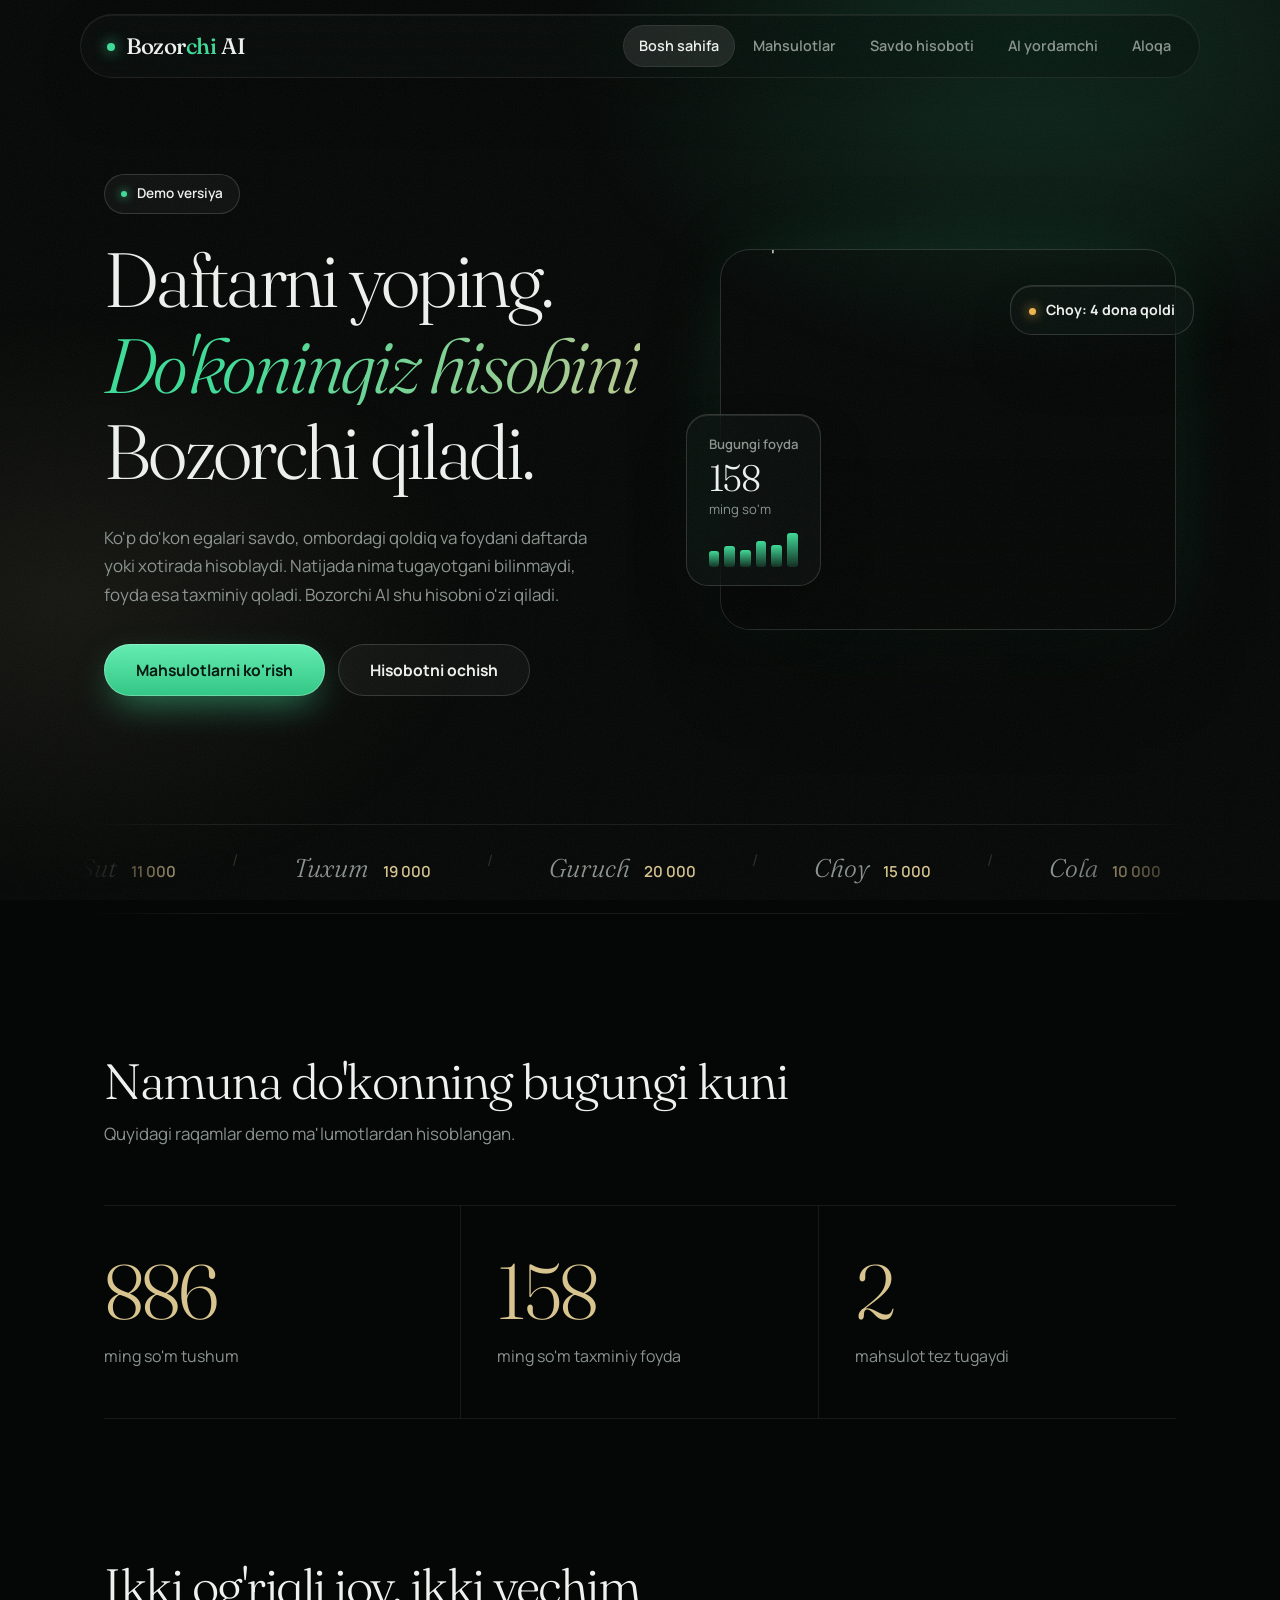
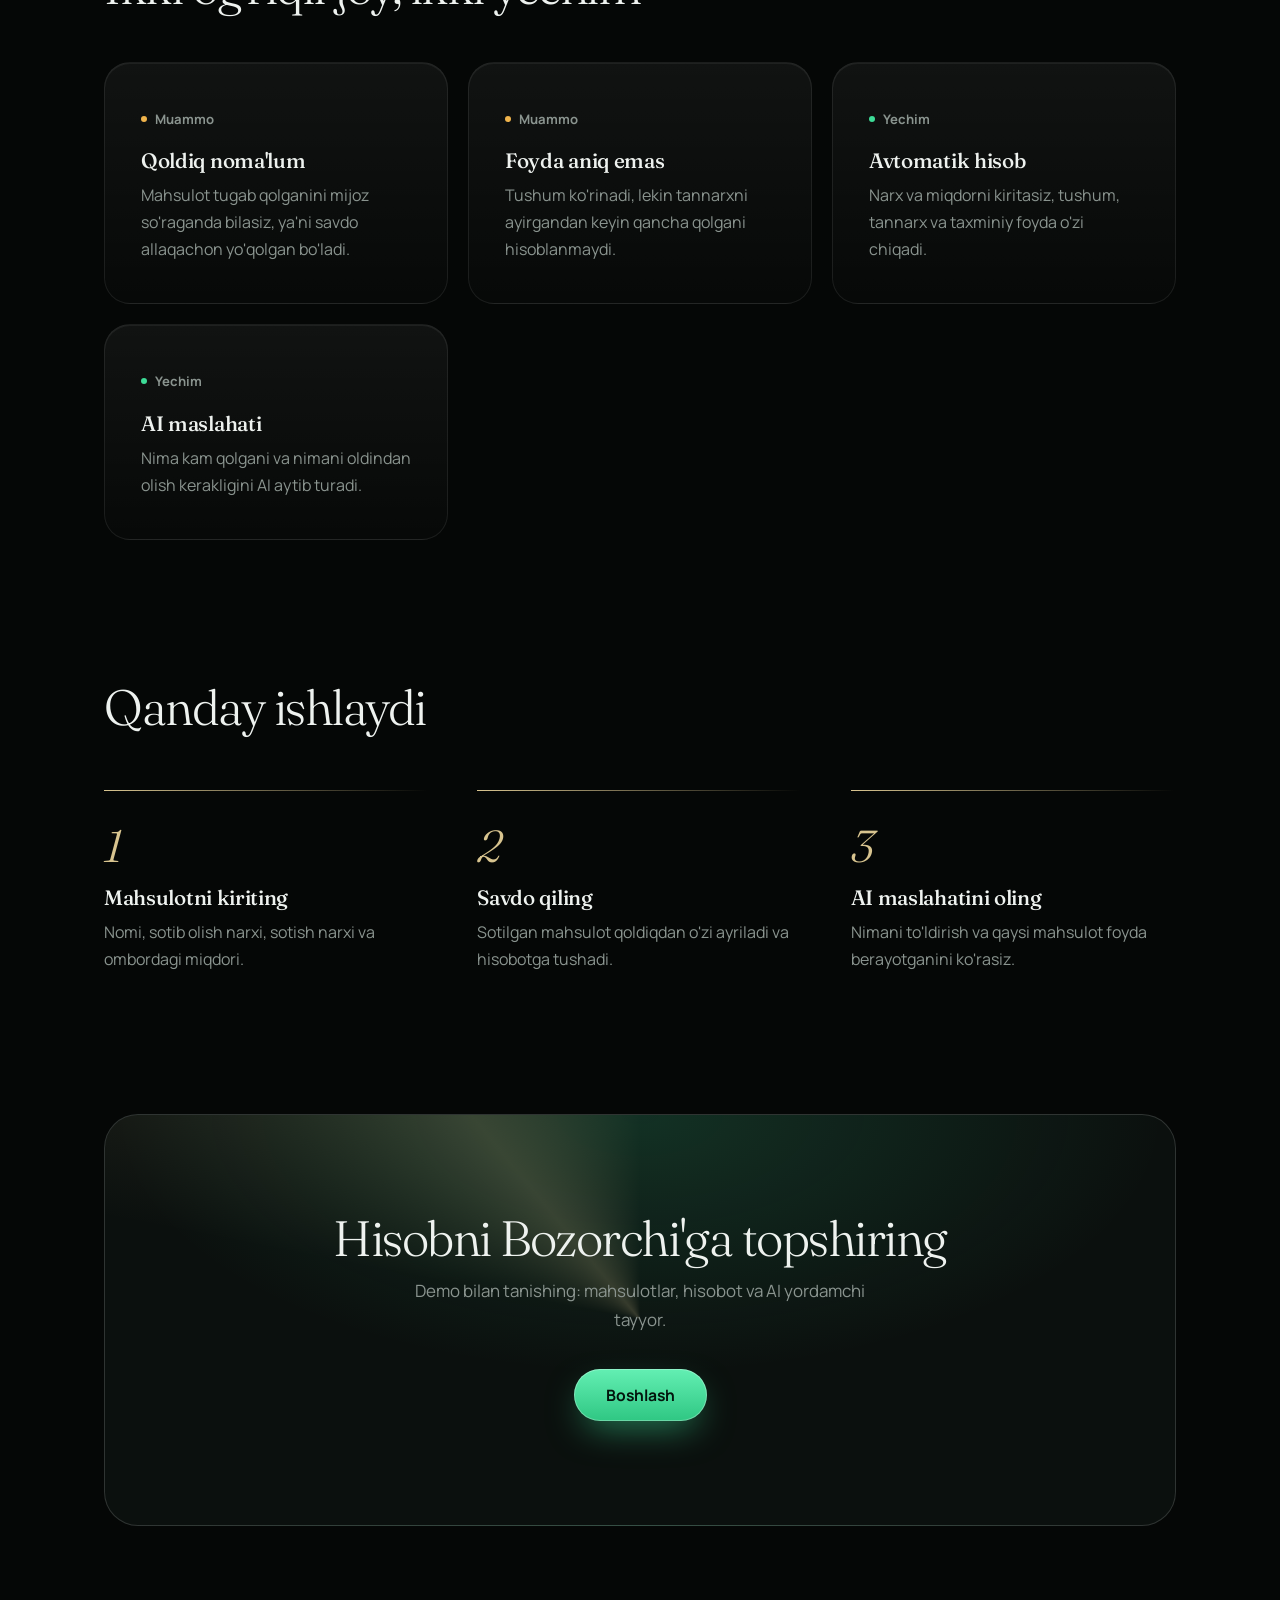
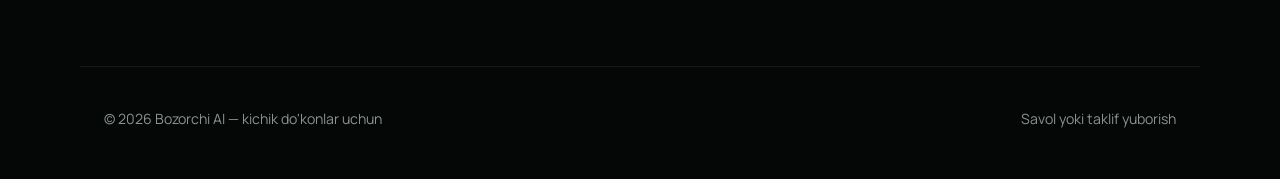
==== index.html @ 037a0bb4 "loyiha yaratildi" ====
<!DOCTYPE html>
<html lang="uz">
<head>
<meta charset="UTF-8">
<meta name="viewport" content="width=device-width, initial-scale=1">
<title>Bozorchi AI — Bosh sahifa</title>
<link rel="preconnect" href="https://fonts.googleapis.com">
<link rel="preconnect" href="https://fonts.gstatic.com" crossorigin>
<link href="https://fonts.googleapis.com/css2?family=Fraunces:ital,opsz,wght@0,9..144,300;0,9..144,500;1,9..144,300&family=Manrope:wght@400;500;600;700&display=swap" rel="stylesheet">
<link rel="stylesheet" href="style.css">
</head>
<body>
<header>
  <div class="bar">
    <a class="logo" href="index.html"><i class="dot"></i>Bozor<span>chi</span> AI</a>
    <nav>
      <a class="active" href="index.html">Bosh sahifa</a>
      <a href="mahsulotlar.html">Mahsulotlar</a>
      <a href="hisobot.html">Savdo hisoboti</a>
      <a href="ai-yordamchi.html">AI yordamchi</a>
      <a href="aloqa.html">Aloqa</a>
    </nav>
  </div>
</header>

<main>
  <section class="hero">
    <div>
      <span class="tag fade">Demo versiya</span>
      <h1>
        <span class="l"><span>Daftarni yoping.</span></span>
        <span class="l"><span class="g">Do'koningiz hisobini</span></span>
        <span class="l"><span>Bozorchi qiladi.</span></span>
      </h1>
      <p class="lead fade d3">Ko'p do'kon egalari savdo, ombordagi qoldiq va foydani daftarda yoki xotirada hisoblaydi. Natijada nima tugayotgani bilinmaydi, foyda esa taxminiy qoladi. Bozorchi AI shu hisobni o'zi qiladi.</p>
      <div class="fade d4">
        <a class="btn" href="mahsulotlar.html">Mahsulotlarni ko'rish</a>
        <a class="btn ghost" href="hisobot.html">Hisobotni ochish</a>
      </div>
    </div>
    <div class="visual">
      <div class="imgwrap"><img src="https://picsum.photos/600/400" alt="Do'kon peshtaxtasi"></div>
      <div class="glass g1">
        <small>Bugungi foyda</small>
        <span class="num" style="--t:158"></span>
        <p>ming so'm</p>
        <div class="spark">
          <i style="--h:45%;--i:0"></i><i style="--h:60%;--i:1"></i><i style="--h:50%;--i:2"></i><i style="--h:75%;--i:3"></i><i style="--h:65%;--i:4"></i><i style="--h:100%;--i:5"></i>
        </div>
      </div>
      <div class="glass g2"><i class="live"></i>Choy: 4 dona qoldi</div>
    </div>
  </section>

  <div class="marquee" aria-label="Namuna mahsulotlar va narxlar">
    <div class="track">
      <span>Sut<b>11 000</b></span><i>/</i><span>Tuxum<b>19 000</b></span><i>/</i><span>Guruch<b>20 000</b></span><i>/</i><span>Choy<b>15 000</b></span><i>/</i><span>Cola<b>10 000</b></span><i>/</i>
      <span>Sut<b>11 000</b></span><i>/</i><span>Tuxum<b>19 000</b></span><i>/</i><span>Guruch<b>20 000</b></span><i>/</i><span>Choy<b>15 000</b></span><i>/</i><span>Cola<b>10 000</b></span><i>/</i>
    </div>
  </div>

  <section class="sec rv">
    <h2>Namuna do'konning bugungi kuni</h2>
    <p class="lead">Quyidagi raqamlar demo ma'lumotlardan hisoblangan.</p>
    <div class="stats">
      <div class="stat"><span class="num" style="--t:886"></span><p>ming so'm tushum</p></div>
      <div class="stat"><span class="num" style="--t:158"></span><p>ming so'm taxminiy foyda</p></div>
      <div class="stat"><span class="num" style="--t:2"></span><p>mahsulot tez tugaydi</p></div>
    </div>
  </section>

  <section class="sec">
    <h2 class="rv">Ikki og'riqli joy, ikki yechim</h2>
    <div class="grid">
      <div class="card bad rv">
        <span class="pill bad">Muammo</span>
        <h3>Qoldiq noma'lum</h3>
        <p>Mahsulot tugab qolganini mijoz so'raganda bilasiz, ya'ni savdo allaqachon yo'qolgan bo'ladi.</p>
      </div>
      <div class="card bad rv">
        <span class="pill bad">Muammo</span>
        <h3>Foyda aniq emas</h3>
        <p>Tushum ko'rinadi, lekin tannarxni ayirgandan keyin qancha qolgani hisoblanmaydi.</p>
      </div>
      <div class="card rv">
        <span class="pill">Yechim</span>
        <h3>Avtomatik hisob</h3>
        <p>Narx va miqdorni kiritasiz, tushum, tannarx va taxminiy foyda o'zi chiqadi.</p>
      </div>
      <div class="card rv">
        <span class="pill">Yechim</span>
        <h3>AI maslahati</h3>
        <p>Nima kam qolgani va nimani oldindan olish kerakligini AI aytib turadi.</p>
      </div>
    </div>
  </section>

  <section class="sec">
    <h2 class="rv">Qanday ishlaydi</h2>
    <div class="steps">
      <div class="step rv"><h3>Mahsulotni kiriting</h3><p>Nomi, sotib olish narxi, sotish narxi va ombordagi miqdori.</p></div>
      <div class="step rv"><h3>Savdo qiling</h3><p>Sotilgan mahsulot qoldiqdan o'zi ayriladi va hisobotga tushadi.</p></div>
      <div class="step rv"><h3>AI maslahatini oling</h3><p>Nimani to'ldirish va qaysi mahsulot foyda berayotganini ko'rasiz.</p></div>
    </div>
  </section>

  <section class="cta rv">
    <h2>Hisobni Bozorchi'ga topshiring</h2>
    <p class="lead">Demo bilan tanishing: mahsulotlar, hisobot va AI yordamchi tayyor.</p>
    <a class="btn" href="mahsulotlar.html">Boshlash</a>
  </section>
</main>

<footer>
  <p>© 2026 Bozorchi AI — kichik do'konlar uchun</p>
  <p><a href="aloqa.html">Savol yoki taklif yuborish</a></p>
</footer>
</body>
</html>
---- style.css ----
@property --n{syntax:'<integer>';initial-value:0;inherits:false}
@property --p{syntax:'<integer>';initial-value:0;inherits:false}
@property --ang{syntax:'<angle>';initial-value:0deg;inherits:false}

:root{
  --bg:#050706;--surface:#0b100e;
  --line:rgba(255,255,255,.08);--line2:rgba(255,255,255,.15);
  --text:#eef2ef;--muted:#8a948f;
  --em:#3ddc97;--gold:#d8c48f;--amber:#f0b44c;
  --ease:cubic-bezier(.16,1,.3,1);
  --serif:'Fraunces',Georgia,serif;
  --sans:'Manrope',system-ui,sans-serif;
}
*{box-sizing:border-box;margin:0;padding:0}
html{scroll-behavior:smooth}
body{font-family:var(--sans);background:var(--bg);color:var(--text);line-height:1.7;-webkit-font-smoothing:antialiased;overflow-x:hidden}
a{color:inherit;text-decoration:none}
::selection{background:var(--em);color:#04130c}
:focus-visible{outline:2px solid var(--em);outline-offset:3px;border-radius:8px}

/* ---------- fon: sekin suzuvchi nur va yupqa donadorlik ---------- */
html::before{content:"";position:fixed;inset:-20%;z-index:-1;pointer-events:none;
  background:
    radial-gradient(38% 38% at 72% 18%,rgba(61,220,151,.17),transparent 70%),
    radial-gradient(34% 34% at 18% 62%,rgba(216,196,143,.08),transparent 70%);
  animation:aurora 26s ease-in-out infinite alternate}
@keyframes aurora{to{transform:translate3d(-5%,6%,0) rotate(7deg) scale(1.1)}}
body::after{content:"";position:fixed;inset:0;z-index:50;pointer-events:none;opacity:.06;
  background-image:url("data:image/svg+xml,%3Csvg xmlns='http://www.w3.org/2000/svg' width='160' height='160'%3E%3Cfilter id='n'%3E%3CfeTurbulence type='fractalNoise' baseFrequency='.9' numOctaves='2' stitchTiles='stitch'/%3E%3C/filter%3E%3Crect width='100%25' height='100%25' filter='url(%23n)'/%3E%3C/svg%3E")}

/* sahifa aylantirilganda yuqorida ingichka chiziq to'lib boradi */
html::after{content:"";position:fixed;top:0;left:0;right:0;height:2px;z-index:60;background:linear-gradient(90deg,var(--gold),var(--em));transform:scaleX(0);transform-origin:left}
@supports (animation-timeline:scroll()){
  html::after{animation:prog linear both;animation-timeline:scroll(root)}
}
@keyframes prog{to{transform:scaleX(1)}}

/* sahifalar orasida o'tish */
@view-transition{navigation:auto}
::view-transition-old(root){animation:.35s ease both vt-out}
::view-transition-new(root){animation:.8s var(--ease) both vt-in}
@keyframes vt-out{to{opacity:0;filter:blur(8px)}}
@keyframes vt-in{from{opacity:0;filter:blur(10px);transform:translateY(14px)}}

/* ---------- menyu: suzuvchi shisha kapsula ---------- */
header{position:sticky;top:14px;z-index:30;width:min(1120px,calc(100% - 32px));margin:14px auto 0;padding:10px 12px 10px 26px;
  border:1px solid var(--line);border-radius:999px;background:rgba(10,15,13,.55);
  backdrop-filter:blur(20px) saturate(1.5);-webkit-backdrop-filter:blur(20px) saturate(1.5);
  box-shadow:0 1px 0 rgba(255,255,255,.06) inset,0 24px 60px -24px rgba(0,0,0,.8);
  animation:hdr 1.3s var(--ease) backwards}
@keyframes hdr{from{opacity:0;transform:translateY(-26px);filter:blur(8px)}}
.bar{display:flex;flex-wrap:wrap;align-items:center;justify-content:space-between;gap:8px 20px}
.logo{display:block;font-family:var(--serif);font-weight:500;font-size:1.4rem;letter-spacing:-.02em;white-space:nowrap}
.logo span{color:var(--em)}
.dot{display:inline-block;vertical-align:middle;margin:-4px 11px 0 0;width:8px;height:8px;border-radius:50%;background:var(--em);box-shadow:0 0 14px var(--em);animation:glow 3.2s ease-in-out infinite}
@keyframes glow{50%{opacity:.35;box-shadow:0 0 4px var(--em)}}
nav{display:flex;flex-wrap:wrap;gap:2px}
nav a{padding:9px 16px;font-size:.9rem;font-weight:600;color:var(--muted);border-radius:999px;transition:color .4s,background .4s}
nav a:hover{color:var(--text);background:rgba(255,255,255,.05)}
nav a.active{color:var(--text);background:rgba(255,255,255,.09);box-shadow:0 0 0 1px var(--line) inset}

main{max-width:1120px;margin:auto;padding:0 24px}

/* ---------- yozuvlar ---------- */
h1{font-family:var(--serif);font-weight:300;font-size:clamp(2.7rem,6vw,5rem);line-height:1.04;letter-spacing:-.035em;margin-bottom:26px}
h1 .l{display:block;overflow:hidden;padding-bottom:.14em;margin-bottom:-.06em}
h1 .l>span{display:block;animation:reveal 1.5s var(--ease) both}
h1 .l:nth-child(2)>span{animation-delay:.14s}
h1 .l:nth-child(3)>span{animation-delay:.28s}
@keyframes reveal{from{opacity:0;transform:translateY(70%);filter:blur(14px)}}
h1 .g{font-style:italic;background:linear-gradient(100deg,var(--em) 10%,var(--gold) 55%,var(--em) 95%);background-size:220% 100%;-webkit-background-clip:text;background-clip:text;color:transparent;animation:reveal 1.5s var(--ease) .14s both,sheen 9s ease-in-out 2s infinite alternate}
@keyframes sheen{to{background-position:100% 0}}
h2{font-family:var(--serif);font-weight:300;font-size:clamp(2rem,4vw,3.1rem);line-height:1.1;letter-spacing:-.03em;margin-bottom:12px}
h3{font-family:var(--serif);font-weight:500;font-size:1.3rem;letter-spacing:-.015em;line-height:1.25;margin-bottom:8px}
p{color:var(--muted);max-width:54ch}
.lead{font-size:1.06rem;max-width:50ch}
.sec{margin-top:140px}
.note{margin-top:20px;font-size:.88rem}

.tag{display:inline-flex;align-items:center;gap:10px;margin-bottom:26px;padding:7px 16px;border:1px solid var(--line2);border-radius:999px;font-size:.85rem;font-weight:600;background:rgba(255,255,255,.04)}
.tag::before{content:"";width:6px;height:6px;border-radius:50%;background:var(--em);box-shadow:0 0 10px var(--em);animation:glow 3.2s ease-in-out infinite}
.pill{display:inline-flex;align-items:center;gap:8px;margin-bottom:18px;font-size:.82rem;font-weight:700;color:var(--muted)}
.pill::before{content:"";width:6px;height:6px;border-radius:50%;background:var(--em)}
.pill.bad::before{background:var(--amber)}

/* ---------- birinchi blok ---------- */
.hero{display:grid;grid-template-columns:1.08fr .92fr;gap:80px;align-items:center;padding-top:96px}

.btn{position:relative;overflow:hidden;display:inline-block;margin-top:34px;padding:15px 32px;border:0;border-radius:999px;cursor:pointer;
  font:700 .98rem var(--sans);color:#03150d;background:linear-gradient(180deg,#63efb3,#2fc783);
  box-shadow:0 0 0 1px rgba(255,255,255,.28) inset,0 14px 36px -10px rgba(61,220,151,.6);
  transition:transform .6s var(--ease),box-shadow .6s var(--ease)}
.btn::before{content:"";position:absolute;top:0;left:-60%;width:40%;height:100%;background:linear-gradient(110deg,transparent,rgba(255,255,255,.55),transparent);transform:skewX(-20deg);transition:left 1s var(--ease)}
.btn:hover{transform:translateY(-3px);box-shadow:0 0 0 1px rgba(255,255,255,.35) inset,0 22px 48px -10px rgba(61,220,151,.75)}
.btn:hover::before{left:130%}
.btn:active{transform:translateY(0) scale(.98)}
.btn.ghost{margin-left:10px;background:rgba(255,255,255,.04);color:var(--text);box-shadow:0 0 0 1px var(--line2) inset}
.btn.ghost::before{display:none}
.btn.ghost:hover{background:rgba(255,255,255,.09);box-shadow:0 0 0 1px rgba(255,255,255,.3) inset}

/* rasm: yuqoridan pastga ochiladi, aylantirganda yengil siljiydi */
.visual{position:relative}
.imgwrap{position:relative;overflow:hidden;border-radius:30px;border:1px solid var(--line2);box-shadow:0 50px 90px -40px rgba(0,0,0,.9),0 0 90px -30px rgba(61,220,151,.25);animation:unveil 1.7s var(--ease) .2s backwards}
.imgwrap::after{content:"";position:absolute;inset:0;background:linear-gradient(180deg,transparent 55%,rgba(5,7,6,.7));pointer-events:none}
@keyframes unveil{from{clip-path:inset(0 0 100% 0 round 30px)}to{clip-path:inset(0 0 0 0 round 30px)}}
img{display:block;width:100%;aspect-ratio:6/5;object-fit:cover;transform:scale(1.12)}
@supports (animation-timeline:view()){
  img{animation:par linear both;animation-timeline:view();animation-range:cover}
}
@keyframes par{from{transform:translateY(-5%) scale(1.12)}to{transform:translateY(5%) scale(1.12)}}

/* shisha kartalar */
.glass{position:absolute;z-index:3;padding:18px 22px;border-radius:22px;background:rgba(14,20,18,.5);
  backdrop-filter:blur(22px) saturate(1.6);-webkit-backdrop-filter:blur(22px) saturate(1.6);
  border:1px solid var(--line2);box-shadow:0 1px 0 rgba(255,255,255,.1) inset,0 30px 60px -20px rgba(0,0,0,.8);
  animation:rise 1.5s var(--ease) 1.2s backwards,drift 10s ease-in-out 3s infinite}
.glass.g1{left:-34px;bottom:44px}
.glass.g2{right:-18px;top:36px;padding:12px 18px;font-size:.88rem;font-weight:700;animation-delay:1.6s,3.6s}
.glass small{display:block;margin:0 0 4px;color:var(--muted);font-weight:600}
.glass .num{font-size:2.3rem;color:var(--text)}
.glass p{margin-top:2px;font-size:.82rem}
.live{display:inline-block;width:7px;height:7px;margin-right:10px;border-radius:50%;background:var(--amber);box-shadow:0 0 12px var(--amber);animation:glow 2s ease-in-out infinite}
@keyframes drift{50%{translate:0 -8px}}
.spark{display:flex;align-items:flex-end;gap:5px;height:34px;margin-top:12px}
.spark i{flex:1;height:var(--h);border-radius:3px;background:linear-gradient(180deg,var(--em),rgba(61,220,151,.15));transform-origin:bottom;animation:grow 1.4s var(--ease) calc(1.6s + var(--i) * .08s) backwards}

/* ---------- yuguruvchi qator ---------- */
.marquee{margin:120px -24px 0;border-block:1px solid var(--line);overflow:hidden;padding:22px 0;
  -webkit-mask-image:linear-gradient(90deg,transparent,#000 12%,#000 88%,transparent);mask-image:linear-gradient(90deg,transparent,#000 12%,#000 88%,transparent)}
.track{display:flex;gap:56px;width:max-content;animation:run 46s linear infinite}
.marquee:hover .track{animation-play-state:paused}
.track span{font-family:var(--serif);font-style:italic;font-weight:300;font-size:1.6rem;color:var(--muted);white-space:nowrap}
.track b{margin-left:14px;font-style:normal;font-family:var(--sans);font-size:.95rem;font-weight:600;color:var(--gold)}
.track i{color:var(--line2);font-style:normal}
@keyframes run{to{transform:translateX(-50%)}}

/* ---------- raqamlar ---------- */
.num{--n:0;counter-reset:n var(--n);display:block;font-family:var(--serif);font-weight:300;font-size:clamp(3rem,6vw,4.8rem);line-height:1;letter-spacing:-.04em;animation:count 2.6s var(--ease) .5s forwards}
.num::before{content:counter(n)}
@keyframes count{to{--n:var(--t)}}
.stats{display:grid;grid-template-columns:repeat(3,1fr);margin-top:56px;border-block:1px solid var(--line)}
.stat{padding:48px 36px;border-right:1px solid var(--line)}
.stat:last-child{border-right:0}
.stat:first-child{padding-left:0}
.stat .num{color:var(--gold)}
.stat p{margin-top:12px}

/* ---------- kartalar ---------- */
.grid{display:grid;grid-template-columns:repeat(auto-fit,minmax(300px,1fr));gap:20px;margin-top:48px}
.card{position:relative;isolation:isolate;padding:40px 36px;border-radius:26px;border:1px solid var(--line);
  background:linear-gradient(180deg,rgba(255,255,255,.05),rgba(255,255,255,.012));
  box-shadow:0 1px 0 rgba(255,255,255,.06) inset;
  transition:transform .8s var(--ease),border-color .6s,box-shadow .8s var(--ease)}
.card::before{content:"";position:absolute;inset:0;z-index:-1;border-radius:inherit;opacity:0;transition:opacity .8s var(--ease);
  background:radial-gradient(520px 240px at 50% -10%,rgba(61,220,151,.17),transparent 70%)}
.card.bad::before{background:radial-gradient(520px 240px at 50% -10%,rgba(240,180,76,.15),transparent 70%)}
.card:hover{transform:translateY(-6px);border-color:var(--line2);box-shadow:0 1px 0 rgba(255,255,255,.08) inset,0 40px 70px -30px rgba(0,0,0,.9)}
.card:hover::before{opacity:1}

/* ---------- qadamlar (haqiqiy ketma-ketlik) ---------- */
.steps{display:grid;grid-template-columns:repeat(3,1fr);gap:48px;margin-top:56px;counter-reset:s}
.step{position:relative;padding-top:34px;counter-increment:s}
.step::before{content:"";position:absolute;top:0;left:0;right:0;height:1px;background:linear-gradient(90deg,var(--gold),rgba(216,196,143,0));transform-origin:left;animation:draw 1.8s var(--ease) both}
@keyframes draw{from{transform:scaleX(0)}}
.step h3::before{content:counter(s);display:block;margin-bottom:16px;font-style:italic;font-weight:300;font-size:2.8rem;line-height:1;color:var(--gold)}

/* ---------- chaqiriq bloki ---------- */
.cta{position:relative;isolation:isolate;overflow:hidden;margin-top:140px;padding:96px 40px;border-radius:34px;text-align:center;border:1px solid var(--line2);
  background:radial-gradient(70% 90% at 50% 0%,rgba(61,220,151,.16),transparent 70%),var(--surface)}
.cta::before{content:"";position:absolute;inset:-70%;z-index:-1;background:conic-gradient(from var(--ang),transparent 78%,rgba(216,196,143,.2),transparent);animation:spin 14s linear infinite}
@keyframes spin{to{--ang:360deg}}
.cta p{margin:0 auto}

/* ---------- jadval ---------- */
.tw{overflow-x:auto;margin-top:56px;border:1px solid var(--line);border-radius:26px;background:rgba(255,255,255,.025);box-shadow:0 1px 0 rgba(255,255,255,.06) inset}
table{width:100%;min-width:720px;border-collapse:collapse}
th,td{padding:22px 26px;text-align:left;vertical-align:middle}
th{font-size:.84rem;font-weight:600;color:var(--muted);border-bottom:1px solid var(--line)}
td{border-bottom:1px solid var(--line);transition:color .4s}
tbody tr:last-child td{border-bottom:0}
tbody tr{animation:rowin 1s var(--ease) backwards;transition:background .5s}
tbody tr:nth-child(1){animation-delay:.5s}
tbody tr:nth-child(2){animation-delay:.6s}
tbody tr:nth-child(3){animation-delay:.7s}
tbody tr:nth-child(4){animation-delay:.8s}
tbody tr:nth-child(5){animation-delay:.9s}
@keyframes rowin{from{opacity:0;translate:0 16px;filter:blur(4px)}}
tbody tr:hover{background:rgba(255,255,255,.04)}
tbody tr:hover td:first-child{color:var(--em)}
td:first-child{font-family:var(--serif);font-size:1.1rem}
small{display:block;margin-top:8px;font-size:.82rem;color:var(--muted)}
.low small{color:var(--amber);font-weight:700}
.meter{width:150px;height:4px;border-radius:99px;background:rgba(255,255,255,.09);overflow:hidden}
.meter i{display:block;height:100%;width:var(--w);border-radius:99px;background:linear-gradient(90deg,rgba(61,220,151,.4),var(--em));box-shadow:0 0 12px rgba(61,220,151,.6);animation:wid 1.8s var(--ease) 1.1s backwards}
.low .meter i{background:linear-gradient(90deg,rgba(240,180,76,.4),var(--amber));box-shadow:0 0 12px rgba(240,180,76,.6)}
@keyframes wid{from{width:0}}

/* ---------- hisobot ---------- */
.panel{display:grid;grid-template-columns:1.6fr 1fr;gap:20px;margin-top:20px}
.box{padding:38px;border:1px solid var(--line);border-radius:26px;background:rgba(255,255,255,.025);box-shadow:0 1px 0 rgba(255,255,255,.06) inset}
.chart{display:flex;align-items:flex-end;gap:22px;height:270px;margin-top:30px}
.col{flex:1;height:100%;display:flex;flex-direction:column;justify-content:flex-end;align-items:center;gap:10px}
.col b{font-family:var(--serif);font-weight:300;font-size:1.25rem;animation:fadein 1s var(--ease) calc(var(--d) + 1.1s) backwards}
.col i{display:block;width:100%;max-width:58px;height:calc(var(--h) * .74);border-radius:14px 14px 4px 4px;background:linear-gradient(180deg,var(--em),rgba(61,220,151,.06));transform-origin:bottom;animation:grow 1.8s var(--ease) var(--d) backwards;transition:filter .5s}
.col:hover i{filter:brightness(1.35)}
.col span{font-size:.84rem;color:var(--muted)}
@keyframes grow{from{transform:scaleY(0)}}
@keyframes fadein{from{opacity:0;translate:0 8px}}
.ringbox{display:flex;flex-direction:column;align-items:center;justify-content:center;text-align:center}
.ring{--p:0;position:relative;display:grid;place-items:center;width:190px;aspect-ratio:1;margin:28px 0 18px;border-radius:50%;
  background:conic-gradient(var(--em) calc(var(--p) * 1%),rgba(255,255,255,.07) 0);animation:fill 2.8s var(--ease) .7s forwards;filter:drop-shadow(0 0 18px rgba(61,220,151,.35))}
.ring::before{content:"";position:absolute;inset:8px;border-radius:50%;background:var(--surface)}
.ring b{position:relative;font-family:var(--serif);font-weight:300;font-size:2.8rem;letter-spacing:-.04em}
@keyframes fill{to{--p:18}}

/* ---------- AI suhbat ---------- */
.chat{display:flex;flex-direction:column;gap:16px;max-width:720px;margin:96px auto 0}
.msg{max-width:86%;padding:18px 24px;border-radius:24px;font-size:.98rem;line-height:1.65;opacity:0;animation:bubble 1s var(--ease) var(--d) forwards}
.msg.me{align-self:flex-end;background:rgba(255,255,255,.08);border:1px solid var(--line2);border-bottom-right-radius:8px;font-weight:600}
.msg.ai{align-self:flex-start;background:rgba(61,220,151,.06);border:1px solid rgba(61,220,151,.2);border-bottom-left-radius:8px;color:var(--text)}
.msg.ai b{color:var(--em);font-weight:700}
.typing{align-self:flex-start;display:flex;gap:6px;padding:18px 24px;max-height:60px;overflow:hidden;border-radius:24px;border-bottom-left-radius:8px;background:rgba(61,220,151,.06);border:1px solid rgba(61,220,151,.2);opacity:0;animation:bubble .8s var(--ease) var(--d) forwards,vanish .5s ease calc(var(--d) + 1.2s) forwards}
.typing i{width:6px;height:6px;border-radius:50%;background:var(--em);animation:jump 1.1s ease-in-out infinite}
.typing i:nth-child(2){animation-delay:.15s}
.typing i:nth-child(3){animation-delay:.3s}
@keyframes bubble{from{opacity:0;translate:0 22px;filter:blur(8px)}to{opacity:1;translate:0 0;filter:blur(0)}}
@keyframes vanish{to{opacity:0;max-height:0;padding-block:0;margin-block:-8px}}
@keyframes jump{50%{transform:translateY(-6px);opacity:.4}}

/* ---------- aloqa ---------- */
.contact{display:grid;grid-template-columns:1fr 1fr;gap:80px;align-items:start;padding-top:96px}
form{padding:38px;border:1px solid var(--line2);border-radius:28px;background:rgba(255,255,255,.035);box-shadow:0 1px 0 rgba(255,255,255,.08) inset,0 50px 90px -40px rgba(0,0,0,.9)}
label{display:block;margin:22px 0 8px;font-size:.88rem;font-weight:600}
label:first-child{margin-top:0}
input,textarea{width:100%;padding:15px 18px;background:rgba(255,255,255,.03);border:1px solid var(--line);border-radius:16px;color:var(--text);font:inherit;resize:vertical;transition:border-color .5s,box-shadow .5s,background .5s}
input::placeholder,textarea::placeholder{color:#55605a}
input:focus,textarea:focus{outline:none;border-color:rgba(61,220,151,.6);background:rgba(61,220,151,.04);box-shadow:0 0 0 5px rgba(61,220,151,.1)}
details{border-bottom:1px solid var(--line)}
summary{display:flex;justify-content:space-between;align-items:center;gap:16px;padding:22px 0;cursor:pointer;list-style:none;font-family:var(--serif);font-size:1.15rem;transition:color .4s}
summary::-webkit-details-marker{display:none}
summary::after{content:"+";font-family:var(--sans);font-size:1.5rem;font-weight:300;line-height:1;color:var(--gold);transition:transform .7s var(--ease)}
summary:hover{color:var(--em)}
details[open] summary::after{transform:rotate(135deg)}
details[open] p{animation:fadein 1s var(--ease)}
details p{padding-bottom:22px}

footer{max-width:1120px;margin:140px auto 0;padding:40px 24px 48px;border-top:1px solid var(--line);display:flex;flex-wrap:wrap;justify-content:space-between;gap:12px;color:var(--muted);font-size:.88rem}
footer p{max-width:none}
footer a{transition:color .4s}
footer a:hover{color:var(--em)}

/* ---------- ochilish ---------- */
@keyframes rise{from{opacity:0;translate:0 36px;filter:blur(10px)}to{opacity:1;translate:0 0;filter:blur(0)}}
.fade{animation:rise 1.5s var(--ease) backwards}
.d2{animation-delay:.2s}
.d3{animation-delay:.45s}
.d4{animation-delay:.7s}
.rv{animation:rise 1.5s var(--ease) backwards}
@supports (animation-timeline:view()){
  .rv{animation:rise linear both;animation-timeline:view();animation-range:entry 0% entry 50%}
}

@media(max-width:900px){
  header{border-radius:28px;padding:12px 18px}
  .hero,.contact,.panel{grid-template-columns:1fr;gap:56px}
  .hero{padding-top:64px}
  .stats,.steps{grid-template-columns:1fr}
  .stat{border-right:0;border-bottom:1px solid var(--line);padding:36px 0}
  .stat:last-child{border-bottom:0}
  .glass.g1{left:12px;bottom:20px}
  .glass.g2{right:12px;top:16px}
  .sec{margin-top:100px}
  .btn.ghost{margin-left:0}
  .cta{padding:64px 24px}
}

@media(prefers-reduced-motion:reduce){
  *,*::before,*::after{animation-duration:.01ms!important;animation-delay:0s!important;animation-iteration-count:1!important;transition-duration:.01ms!important;scroll-behavior:auto!important}
}
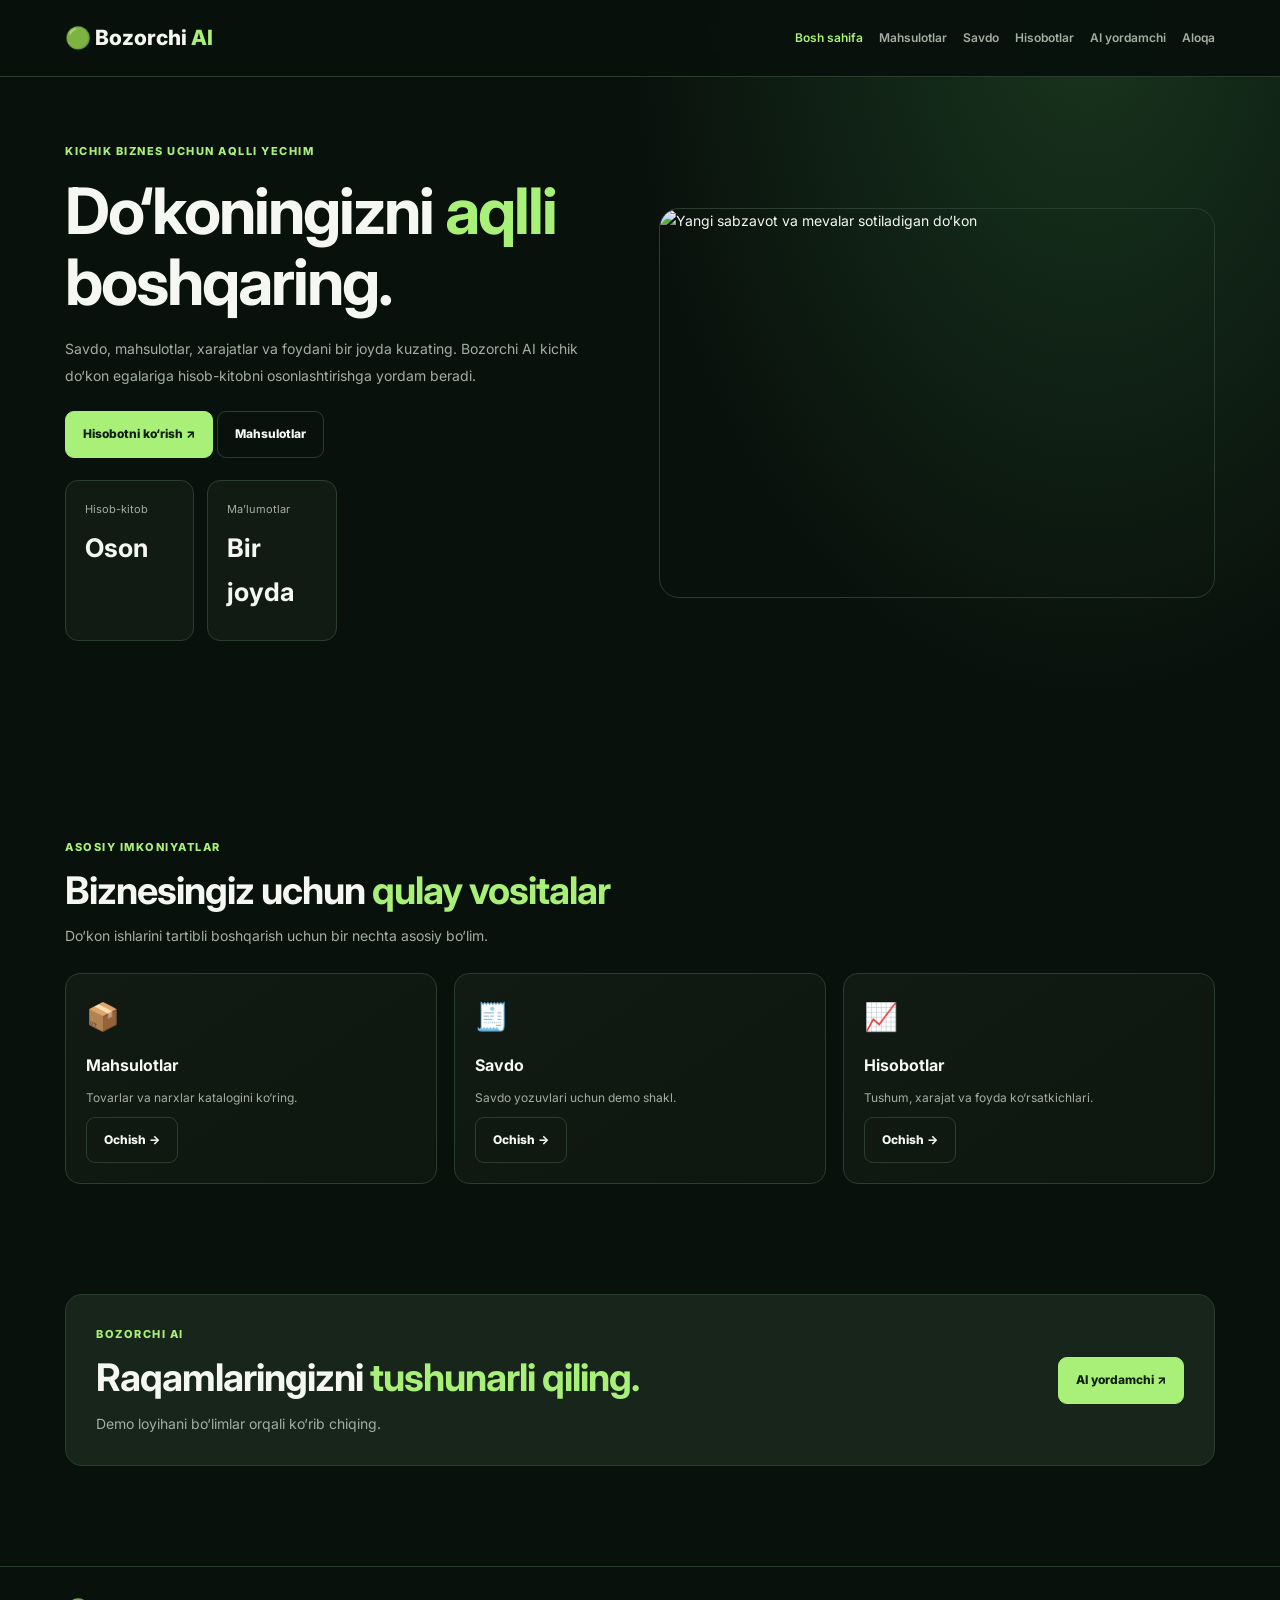
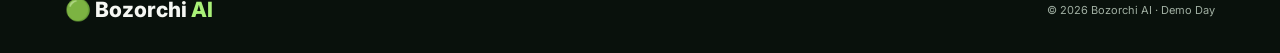
==== commit a047789e: "loyiha yaratildi" ====
--- a/index.html
+++ b/index.html
@@ -1,119 +1,43 @@
+
 <!DOCTYPE html>
 <html lang="uz">
 <head>
-<meta charset="UTF-8">
-<meta name="viewport" content="width=device-width, initial-scale=1">
-<title>Bozorchi AI — Bosh sahifa</title>
-<link rel="preconnect" href="https://fonts.googleapis.com">
-<link rel="preconnect" href="https://fonts.gstatic.com" crossorigin>
-<link href="https://fonts.googleapis.com/css2?family=Fraunces:ital,opsz,wght@0,9..144,300;0,9..144,500;1,9..144,300&family=Manrope:wght@400;500;600;700&display=swap" rel="stylesheet">
+<meta charset="UTF-8"><meta name="viewport" content="width=device-width,initial-scale=1">
+<title>Bozorchi AI — Aqlli do‘kon</title>
 <link rel="stylesheet" href="style.css">
 </head>
 <body>
-<header>
-  <div class="bar">
-    <a class="logo" href="index.html"><i class="dot"></i>Bozor<span>chi</span> AI</a>
-    <nav>
-      <a class="active" href="index.html">Bosh sahifa</a>
-      <a href="mahsulotlar.html">Mahsulotlar</a>
-      <a href="hisobot.html">Savdo hisoboti</a>
-      <a href="ai-yordamchi.html">AI yordamchi</a>
-      <a href="aloqa.html">Aloqa</a>
-    </nav>
-  </div>
-</header>
-
+<header><div class="container nav">
+<a class="logo" href="index.html">🟢 Bozorchi <span>AI</span></a>
+<nav><a class="active" href="index.html">Bosh sahifa</a><a href="mahsulotlar.html">Mahsulotlar</a><a href="savdo.html">Savdo</a><a href="hisobotlar.html">Hisobotlar</a><a href="ai-yordamchi.html">AI yordamchi</a><a href="aloqa.html">Aloqa</a></nav>
+</div></header>
 <main>
-  <section class="hero">
-    <div>
-      <span class="tag fade">Demo versiya</span>
-      <h1>
-        <span class="l"><span>Daftarni yoping.</span></span>
-        <span class="l"><span class="g">Do'koningiz hisobini</span></span>
-        <span class="l"><span>Bozorchi qiladi.</span></span>
-      </h1>
-      <p class="lead fade d3">Ko'p do'kon egalari savdo, ombordagi qoldiq va foydani daftarda yoki xotirada hisoblaydi. Natijada nima tugayotgani bilinmaydi, foyda esa taxminiy qoladi. Bozorchi AI shu hisobni o'zi qiladi.</p>
-      <div class="fade d4">
-        <a class="btn" href="mahsulotlar.html">Mahsulotlarni ko'rish</a>
-        <a class="btn ghost" href="hisobot.html">Hisobotni ochish</a>
-      </div>
-    </div>
-    <div class="visual">
-      <div class="imgwrap"><img src="https://picsum.photos/600/400" alt="Do'kon peshtaxtasi"></div>
-      <div class="glass g1">
-        <small>Bugungi foyda</small>
-        <span class="num" style="--t:158"></span>
-        <p>ming so'm</p>
-        <div class="spark">
-          <i style="--h:45%;--i:0"></i><i style="--h:60%;--i:1"></i><i style="--h:50%;--i:2"></i><i style="--h:75%;--i:3"></i><i style="--h:65%;--i:4"></i><i style="--h:100%;--i:5"></i>
-        </div>
-      </div>
-      <div class="glass g2"><i class="live"></i>Choy: 4 dona qoldi</div>
-    </div>
-  </section>
-
-  <div class="marquee" aria-label="Namuna mahsulotlar va narxlar">
-    <div class="track">
-      <span>Sut<b>11 000</b></span><i>/</i><span>Tuxum<b>19 000</b></span><i>/</i><span>Guruch<b>20 000</b></span><i>/</i><span>Choy<b>15 000</b></span><i>/</i><span>Cola<b>10 000</b></span><i>/</i>
-      <span>Sut<b>11 000</b></span><i>/</i><span>Tuxum<b>19 000</b></span><i>/</i><span>Guruch<b>20 000</b></span><i>/</i><span>Choy<b>15 000</b></span><i>/</i><span>Cola<b>10 000</b></span><i>/</i>
-    </div>
-  </div>
-
-  <section class="sec rv">
-    <h2>Namuna do'konning bugungi kuni</h2>
-    <p class="lead">Quyidagi raqamlar demo ma'lumotlardan hisoblangan.</p>
-    <div class="stats">
-      <div class="stat"><span class="num" style="--t:886"></span><p>ming so'm tushum</p></div>
-      <div class="stat"><span class="num" style="--t:158"></span><p>ming so'm taxminiy foyda</p></div>
-      <div class="stat"><span class="num" style="--t:2"></span><p>mahsulot tez tugaydi</p></div>
-    </div>
-  </section>
-
-  <section class="sec">
-    <h2 class="rv">Ikki og'riqli joy, ikki yechim</h2>
-    <div class="grid">
-      <div class="card bad rv">
-        <span class="pill bad">Muammo</span>
-        <h3>Qoldiq noma'lum</h3>
-        <p>Mahsulot tugab qolganini mijoz so'raganda bilasiz, ya'ni savdo allaqachon yo'qolgan bo'ladi.</p>
-      </div>
-      <div class="card bad rv">
-        <span class="pill bad">Muammo</span>
-        <h3>Foyda aniq emas</h3>
-        <p>Tushum ko'rinadi, lekin tannarxni ayirgandan keyin qancha qolgani hisoblanmaydi.</p>
-      </div>
-      <div class="card rv">
-        <span class="pill">Yechim</span>
-        <h3>Avtomatik hisob</h3>
-        <p>Narx va miqdorni kiritasiz, tushum, tannarx va taxminiy foyda o'zi chiqadi.</p>
-      </div>
-      <div class="card rv">
-        <span class="pill">Yechim</span>
-        <h3>AI maslahati</h3>
-        <p>Nima kam qolgani va nimani oldindan olish kerakligini AI aytib turadi.</p>
-      </div>
-    </div>
-  </section>
-
-  <section class="sec">
-    <h2 class="rv">Qanday ishlaydi</h2>
-    <div class="steps">
-      <div class="step rv"><h3>Mahsulotni kiriting</h3><p>Nomi, sotib olish narxi, sotish narxi va ombordagi miqdori.</p></div>
-      <div class="step rv"><h3>Savdo qiling</h3><p>Sotilgan mahsulot qoldiqdan o'zi ayriladi va hisobotga tushadi.</p></div>
-      <div class="step rv"><h3>AI maslahatini oling</h3><p>Nimani to'ldirish va qaysi mahsulot foyda berayotganini ko'rasiz.</p></div>
-    </div>
-  </section>
-
-  <section class="cta rv">
-    <h2>Hisobni Bozorchi'ga topshiring</h2>
-    <p class="lead">Demo bilan tanishing: mahsulotlar, hisobot va AI yordamchi tayyor.</p>
-    <a class="btn" href="mahsulotlar.html">Boshlash</a>
-  </section>
+<section class="container hero">
+<div>
+<div class="eyebrow">Kichik biznes uchun aqlli yechim</div>
+<h1>Do‘koningizni <span class="green">aqlli</span> boshqaring.</h1>
+<p>Savdo, mahsulotlar, xarajatlar va foydani bir joyda kuzating. Bozorchi AI kichik do‘kon egalariga hisob-kitobni osonlashtirishga yordam beradi.</p>
+<a class="btn" href="hisobotlar.html">Hisobotni ko‘rish ↗</a>
+<a class="btn secondary" href="mahsulotlar.html">Mahsulotlar</a>
+<div class="stats">
+<div class="stat"><small>Hisob-kitob</small><strong>Oson</strong></div>
+<div class="stat"><small>Ma’lumotlar</small><strong>Bir joyda</strong></div>
+</div>
+</div>
+<img src="https://images.unsplash.com/photo-1542838132-92c53300491e?auto=format&fit=crop&w=1100&q=85" alt="Yangi sabzavot va mevalar sotiladigan do‘kon">
+</section>
+<section class="container section">
+<div class="page-head"><div class="eyebrow">Asosiy imkoniyatlar</div><h2>Biznesingiz uchun <span class="green">qulay vositalar</span></h2><p>Do‘kon ishlarini tartibli boshqarish uchun bir nechta asosiy bo‘lim.</p></div>
+<div class="grid">
+<article class="card"><div class="card-body"><div class="icon">📦</div><h3>Mahsulotlar</h3><p>Tovarlar va narxlar katalogini ko‘ring.</p><a class="btn secondary" href="mahsulotlar.html">Ochish →</a></div></article>
+<article class="card"><div class="card-body"><div class="icon">🧾</div><h3>Savdo</h3><p>Savdo yozuvlari uchun demo shakl.</p><a class="btn secondary" href="savdo.html">Ochish →</a></div></article>
+<article class="card"><div class="card-body"><div class="icon">📈</div><h3>Hisobotlar</h3><p>Tushum, xarajat va foyda ko‘rsatkichlari.</p><a class="btn secondary" href="hisobotlar.html">Ochish →</a></div></article>
+</div>
+</section>
+<section class="container section">
+<div class="cta"><div><div class="eyebrow">Bozorchi AI</div><h2>Raqamlaringizni <span class="green">tushunarli qiling.</span></h2><p>Demo loyihani bo‘limlar orqali ko‘rib chiqing.</p></div><a class="btn" href="ai-yordamchi.html">AI yordamchi ↗</a></div>
+</section>
 </main>
-
-<footer>
-  <p>© 2026 Bozorchi AI — kichik do'konlar uchun</p>
-  <p><a href="aloqa.html">Savol yoki taklif yuborish</a></p>
-</footer>
+<footer><div class="container footer-row"><a class="logo" href="index.html">🟢 Bozorchi <span>AI</span></a><p>© 2026 Bozorchi AI · Demo Day</p></div></footer>
 </body>
-</html>+</html>
--- a/style.css
+++ b/style.css
@@ -1,279 +1,99 @@
-@property --n{syntax:'<integer>';initial-value:0;inherits:false}
-@property --p{syntax:'<integer>';initial-value:0;inherits:false}
-@property --ang{syntax:'<angle>';initial-value:0deg;inherits:false}
 
-:root{
-  --bg:#050706;--surface:#0b100e;
-  --line:rgba(255,255,255,.08);--line2:rgba(255,255,255,.15);
-  --text:#eef2ef;--muted:#8a948f;
-  --em:#3ddc97;--gold:#d8c48f;--amber:#f0b44c;
-  --ease:cubic-bezier(.16,1,.3,1);
-  --serif:'Fraunces',Georgia,serif;
-  --sans:'Manrope',system-ui,sans-serif;
+@import url('https://fonts.googleapis.com/css2?family=Inter:wght@400;500;600;700;800&display=swap');
+
+:root {
+  --bg:#09110c;
+  --panel:#111b14;
+  --panel2:#17251a;
+  --line:#2b3d2e;
+  --green:#a9f078;
+  --text:#f5f7f3;
+  --muted:#a0afa2;
+  --red:#ff8888;
 }
 *{box-sizing:border-box;margin:0;padding:0}
-html{scroll-behavior:smooth}
-body{font-family:var(--sans);background:var(--bg);color:var(--text);line-height:1.7;-webkit-font-smoothing:antialiased;overflow-x:hidden}
+html{scroll-behavior:smooth;scroll-padding-top:100px}
+body{background:radial-gradient(ellipse at 85% 0%,#18351e,transparent 30%),var(--bg);color:var(--text);font:14px/1.7 Inter,Arial,sans-serif}
 a{color:inherit;text-decoration:none}
-::selection{background:var(--em);color:#04130c}
-:focus-visible{outline:2px solid var(--em);outline-offset:3px;border-radius:8px}
-
-/* ---------- fon: sekin suzuvchi nur va yupqa donadorlik ---------- */
-html::before{content:"";position:fixed;inset:-20%;z-index:-1;pointer-events:none;
-  background:
-    radial-gradient(38% 38% at 72% 18%,rgba(61,220,151,.17),transparent 70%),
-    radial-gradient(34% 34% at 18% 62%,rgba(216,196,143,.08),transparent 70%);
-  animation:aurora 26s ease-in-out infinite alternate}
-@keyframes aurora{to{transform:translate3d(-5%,6%,0) rotate(7deg) scale(1.1)}}
-body::after{content:"";position:fixed;inset:0;z-index:50;pointer-events:none;opacity:.06;
-  background-image:url("data:image/svg+xml,%3Csvg xmlns='http://www.w3.org/2000/svg' width='160' height='160'%3E%3Cfilter id='n'%3E%3CfeTurbulence type='fractalNoise' baseFrequency='.9' numOctaves='2' stitchTiles='stitch'/%3E%3C/filter%3E%3Crect width='100%25' height='100%25' filter='url(%23n)'/%3E%3C/svg%3E")}
-
-/* sahifa aylantirilganda yuqorida ingichka chiziq to'lib boradi */
-html::after{content:"";position:fixed;top:0;left:0;right:0;height:2px;z-index:60;background:linear-gradient(90deg,var(--gold),var(--em));transform:scaleX(0);transform-origin:left}
-@supports (animation-timeline:scroll()){
-  html::after{animation:prog linear both;animation-timeline:scroll(root)}
+img{display:block;width:100%;object-fit:cover}
+.container{width:min(1150px,92%);margin:auto}
+header{position:sticky;top:0;z-index:10;background:#09110cf5;border-bottom:1px solid var(--line);backdrop-filter:blur(12px)}
+.nav{min-height:76px;display:flex;align-items:center;justify-content:space-between;gap:18px;flex-wrap:wrap}
+.logo{font-size:21px;font-weight:800;white-space:nowrap}
+.logo span{color:var(--green)}
+nav{display:flex;gap:16px;flex-wrap:wrap}
+nav a{font-size:12px;color:var(--muted);font-weight:600}
+nav a:hover,nav a.active{color:var(--green)}
+.btn{display:inline-block;padding:12px 17px;background:var(--green);color:#10200d;border:1px solid var(--green);border-radius:9px;font-size:12px;font-weight:800;cursor:pointer}
+.btn.secondary{background:transparent;color:var(--text);border-color:var(--line)}
+.eyebrow{color:var(--green);font-size:11px;font-weight:800;letter-spacing:1.5px;text-transform:uppercase}
+h1{font-size:clamp(38px,5vw,64px);line-height:1.12;letter-spacing:-2px;margin:14px 0}
+h2{font-size:clamp(26px,3.5vw,38px);line-height:1.25;letter-spacing:-1px;margin:10px 0}
+h3{font-size:16px}
+p{color:var(--muted)}
+.green{color:var(--green)}
+.section{padding:55px 0}
+.page-head{padding:55px 0 25px}
+.page-head p{max-width:650px;margin-top:10px}
+.hero{display:grid;grid-template-columns:1fr 1fr;align-items:center;gap:38px;padding:65px 0}
+.hero p{margin:18px 0 22px;max-width:540px;line-height:1.9}
+.hero img{height:390px;border:1px solid var(--line);border-radius:20px}
+.grid{display:grid;grid-template-columns:repeat(3,minmax(0,1fr));gap:17px}
+.card,.panel{background:linear-gradient(145deg,var(--panel),#0d160f);border:1px solid var(--line);border-radius:15px;overflow:hidden}
+.card{transition:.2s}
+.card:hover{transform:translateY(-3px);border-color:#628255}
+.card-body{padding:20px}
+.card-body p{font-size:12px;margin:8px 0;line-height:1.8}
+.card img{height:190px}
+.price{color:var(--green);font-weight:800}
+.icon{font-size:27px;margin-bottom:12px}
+.stats{display:grid;grid-template-columns:repeat(4,minmax(0,1fr));gap:13px;margin:22px 0}
+.stat{padding:19px;background:var(--panel);border:1px solid var(--line);border-radius:13px}
+.stat small{display:block;color:var(--muted);font-size:11px}
+.stat strong{display:block;font-size:clamp(18px,2vw,27px);margin:8px 0}
+.columns{display:grid;grid-template-columns:1.2fr 1fr;gap:17px;margin:20px 0}
+.panel{padding:22px}
+.panel h3{margin-bottom:16px}
+.chart{height:220px;display:flex;align-items:flex-end;justify-content:space-around;gap:8px;border-bottom:1px solid var(--line)}
+.chart-col{height:100%;flex:1;display:flex;flex-direction:column;justify-content:flex-end;align-items:center;gap:8px}
+.chart-col small{font-size:10px;color:var(--muted)}
+.bar{width:65%;max-width:40px;height:var(--h);background:#507b42;border-radius:6px 6px 0 0}
+.bar.highlight{background:var(--green)}
+.progress{height:7px;background:#29372c;border-radius:10px;overflow:hidden;margin-top:8px}
+.progress span{display:block;height:100%;width:var(--w);background:var(--green)}
+.expense{margin:20px 0}
+.expense-top{display:flex;justify-content:space-between;gap:10px;font-size:12px}
+.table-wrap{overflow-x:auto}
+table{width:100%;border-collapse:collapse;min-width:500px;text-align:left}
+th,td{padding:13px 10px;border-bottom:1px solid var(--line);font-size:11px}
+th{color:var(--muted)}
+.badge{display:inline-block;padding:4px 8px;border-radius:7px;background:#a9f07817;color:var(--green);font-size:10px}
+.badge.warning{background:#f2d27a17;color:#f2d27a}
+.form-grid{display:grid;grid-template-columns:1fr 1fr;gap:15px}
+label{display:block;font-size:12px;color:var(--muted);margin-bottom:6px}
+input,select,textarea{width:100%;padding:12px;background:#09110c;color:var(--text);border:1px solid var(--line);border-radius:8px;font:inherit}
+textarea{min-height:120px;resize:vertical}
+form .field{margin-bottom:15px}
+.cta{padding:30px;background:var(--panel2);border:1px solid var(--line);border-radius:17px;display:flex;align-items:center;justify-content:space-between;gap:20px;flex-wrap:wrap}
+footer{margin-top:45px;padding:25px 0;border-top:1px solid var(--line)}
+.footer-row{display:flex;justify-content:space-between;align-items:center;gap:15px;flex-wrap:wrap}
+footer p{font-size:11px}
+@media(max-width:800px){
+ .hero{grid-template-columns:1fr;padding-top:35px}
+ .hero img{height:290px}
+ .grid{grid-template-columns:repeat(2,minmax(0,1fr))}
+ .stats{grid-template-columns:repeat(2,minmax(0,1fr))}
+ .columns{grid-template-columns:1fr}
+ .nav{padding:14px 0}
 }
-@keyframes prog{to{transform:scaleX(1)}}
-
-/* sahifalar orasida o'tish */
-@view-transition{navigation:auto}
-::view-transition-old(root){animation:.35s ease both vt-out}
-::view-transition-new(root){animation:.8s var(--ease) both vt-in}
-@keyframes vt-out{to{opacity:0;filter:blur(8px)}}
-@keyframes vt-in{from{opacity:0;filter:blur(10px);transform:translateY(14px)}}
-
-/* ---------- menyu: suzuvchi shisha kapsula ---------- */
-header{position:sticky;top:14px;z-index:30;width:min(1120px,calc(100% - 32px));margin:14px auto 0;padding:10px 12px 10px 26px;
-  border:1px solid var(--line);border-radius:999px;background:rgba(10,15,13,.55);
-  backdrop-filter:blur(20px) saturate(1.5);-webkit-backdrop-filter:blur(20px) saturate(1.5);
-  box-shadow:0 1px 0 rgba(255,255,255,.06) inset,0 24px 60px -24px rgba(0,0,0,.8);
-  animation:hdr 1.3s var(--ease) backwards}
-@keyframes hdr{from{opacity:0;transform:translateY(-26px);filter:blur(8px)}}
-.bar{display:flex;flex-wrap:wrap;align-items:center;justify-content:space-between;gap:8px 20px}
-.logo{display:block;font-family:var(--serif);font-weight:500;font-size:1.4rem;letter-spacing:-.02em;white-space:nowrap}
-.logo span{color:var(--em)}
-.dot{display:inline-block;vertical-align:middle;margin:-4px 11px 0 0;width:8px;height:8px;border-radius:50%;background:var(--em);box-shadow:0 0 14px var(--em);animation:glow 3.2s ease-in-out infinite}
-@keyframes glow{50%{opacity:.35;box-shadow:0 0 4px var(--em)}}
-nav{display:flex;flex-wrap:wrap;gap:2px}
-nav a{padding:9px 16px;font-size:.9rem;font-weight:600;color:var(--muted);border-radius:999px;transition:color .4s,background .4s}
-nav a:hover{color:var(--text);background:rgba(255,255,255,.05)}
-nav a.active{color:var(--text);background:rgba(255,255,255,.09);box-shadow:0 0 0 1px var(--line) inset}
-
-main{max-width:1120px;margin:auto;padding:0 24px}
-
-/* ---------- yozuvlar ---------- */
-h1{font-family:var(--serif);font-weight:300;font-size:clamp(2.7rem,6vw,5rem);line-height:1.04;letter-spacing:-.035em;margin-bottom:26px}
-h1 .l{display:block;overflow:hidden;padding-bottom:.14em;margin-bottom:-.06em}
-h1 .l>span{display:block;animation:reveal 1.5s var(--ease) both}
-h1 .l:nth-child(2)>span{animation-delay:.14s}
-h1 .l:nth-child(3)>span{animation-delay:.28s}
-@keyframes reveal{from{opacity:0;transform:translateY(70%);filter:blur(14px)}}
-h1 .g{font-style:italic;background:linear-gradient(100deg,var(--em) 10%,var(--gold) 55%,var(--em) 95%);background-size:220% 100%;-webkit-background-clip:text;background-clip:text;color:transparent;animation:reveal 1.5s var(--ease) .14s both,sheen 9s ease-in-out 2s infinite alternate}
-@keyframes sheen{to{background-position:100% 0}}
-h2{font-family:var(--serif);font-weight:300;font-size:clamp(2rem,4vw,3.1rem);line-height:1.1;letter-spacing:-.03em;margin-bottom:12px}
-h3{font-family:var(--serif);font-weight:500;font-size:1.3rem;letter-spacing:-.015em;line-height:1.25;margin-bottom:8px}
-p{color:var(--muted);max-width:54ch}
-.lead{font-size:1.06rem;max-width:50ch}
-.sec{margin-top:140px}
-.note{margin-top:20px;font-size:.88rem}
-
-.tag{display:inline-flex;align-items:center;gap:10px;margin-bottom:26px;padding:7px 16px;border:1px solid var(--line2);border-radius:999px;font-size:.85rem;font-weight:600;background:rgba(255,255,255,.04)}
-.tag::before{content:"";width:6px;height:6px;border-radius:50%;background:var(--em);box-shadow:0 0 10px var(--em);animation:glow 3.2s ease-in-out infinite}
-.pill{display:inline-flex;align-items:center;gap:8px;margin-bottom:18px;font-size:.82rem;font-weight:700;color:var(--muted)}
-.pill::before{content:"";width:6px;height:6px;border-radius:50%;background:var(--em)}
-.pill.bad::before{background:var(--amber)}
-
-/* ---------- birinchi blok ---------- */
-.hero{display:grid;grid-template-columns:1.08fr .92fr;gap:80px;align-items:center;padding-top:96px}
-
-.btn{position:relative;overflow:hidden;display:inline-block;margin-top:34px;padding:15px 32px;border:0;border-radius:999px;cursor:pointer;
-  font:700 .98rem var(--sans);color:#03150d;background:linear-gradient(180deg,#63efb3,#2fc783);
-  box-shadow:0 0 0 1px rgba(255,255,255,.28) inset,0 14px 36px -10px rgba(61,220,151,.6);
-  transition:transform .6s var(--ease),box-shadow .6s var(--ease)}
-.btn::before{content:"";position:absolute;top:0;left:-60%;width:40%;height:100%;background:linear-gradient(110deg,transparent,rgba(255,255,255,.55),transparent);transform:skewX(-20deg);transition:left 1s var(--ease)}
-.btn:hover{transform:translateY(-3px);box-shadow:0 0 0 1px rgba(255,255,255,.35) inset,0 22px 48px -10px rgba(61,220,151,.75)}
-.btn:hover::before{left:130%}
-.btn:active{transform:translateY(0) scale(.98)}
-.btn.ghost{margin-left:10px;background:rgba(255,255,255,.04);color:var(--text);box-shadow:0 0 0 1px var(--line2) inset}
-.btn.ghost::before{display:none}
-.btn.ghost:hover{background:rgba(255,255,255,.09);box-shadow:0 0 0 1px rgba(255,255,255,.3) inset}
-
-/* rasm: yuqoridan pastga ochiladi, aylantirganda yengil siljiydi */
-.visual{position:relative}
-.imgwrap{position:relative;overflow:hidden;border-radius:30px;border:1px solid var(--line2);box-shadow:0 50px 90px -40px rgba(0,0,0,.9),0 0 90px -30px rgba(61,220,151,.25);animation:unveil 1.7s var(--ease) .2s backwards}
-.imgwrap::after{content:"";position:absolute;inset:0;background:linear-gradient(180deg,transparent 55%,rgba(5,7,6,.7));pointer-events:none}
-@keyframes unveil{from{clip-path:inset(0 0 100% 0 round 30px)}to{clip-path:inset(0 0 0 0 round 30px)}}
-img{display:block;width:100%;aspect-ratio:6/5;object-fit:cover;transform:scale(1.12)}
-@supports (animation-timeline:view()){
-  img{animation:par linear both;animation-timeline:view();animation-range:cover}
+@media(max-width:520px){
+ .container{width:calc(100% - 24px)}
+ .grid,.form-grid{grid-template-columns:1fr}
+ .stats{gap:8px}
+ .stat{padding:12px}
+ .panel{padding:14px}
+ .nav{gap:12px}
+ nav{gap:10px}
+ nav a{font-size:11px}
+ h1{font-size:40px}
 }
-@keyframes par{from{transform:translateY(-5%) scale(1.12)}to{transform:translateY(5%) scale(1.12)}}
-
-/* shisha kartalar */
-.glass{position:absolute;z-index:3;padding:18px 22px;border-radius:22px;background:rgba(14,20,18,.5);
-  backdrop-filter:blur(22px) saturate(1.6);-webkit-backdrop-filter:blur(22px) saturate(1.6);
-  border:1px solid var(--line2);box-shadow:0 1px 0 rgba(255,255,255,.1) inset,0 30px 60px -20px rgba(0,0,0,.8);
-  animation:rise 1.5s var(--ease) 1.2s backwards,drift 10s ease-in-out 3s infinite}
-.glass.g1{left:-34px;bottom:44px}
-.glass.g2{right:-18px;top:36px;padding:12px 18px;font-size:.88rem;font-weight:700;animation-delay:1.6s,3.6s}
-.glass small{display:block;margin:0 0 4px;color:var(--muted);font-weight:600}
-.glass .num{font-size:2.3rem;color:var(--text)}
-.glass p{margin-top:2px;font-size:.82rem}
-.live{display:inline-block;width:7px;height:7px;margin-right:10px;border-radius:50%;background:var(--amber);box-shadow:0 0 12px var(--amber);animation:glow 2s ease-in-out infinite}
-@keyframes drift{50%{translate:0 -8px}}
-.spark{display:flex;align-items:flex-end;gap:5px;height:34px;margin-top:12px}
-.spark i{flex:1;height:var(--h);border-radius:3px;background:linear-gradient(180deg,var(--em),rgba(61,220,151,.15));transform-origin:bottom;animation:grow 1.4s var(--ease) calc(1.6s + var(--i) * .08s) backwards}
-
-/* ---------- yuguruvchi qator ---------- */
-.marquee{margin:120px -24px 0;border-block:1px solid var(--line);overflow:hidden;padding:22px 0;
-  -webkit-mask-image:linear-gradient(90deg,transparent,#000 12%,#000 88%,transparent);mask-image:linear-gradient(90deg,transparent,#000 12%,#000 88%,transparent)}
-.track{display:flex;gap:56px;width:max-content;animation:run 46s linear infinite}
-.marquee:hover .track{animation-play-state:paused}
-.track span{font-family:var(--serif);font-style:italic;font-weight:300;font-size:1.6rem;color:var(--muted);white-space:nowrap}
-.track b{margin-left:14px;font-style:normal;font-family:var(--sans);font-size:.95rem;font-weight:600;color:var(--gold)}
-.track i{color:var(--line2);font-style:normal}
-@keyframes run{to{transform:translateX(-50%)}}
-
-/* ---------- raqamlar ---------- */
-.num{--n:0;counter-reset:n var(--n);display:block;font-family:var(--serif);font-weight:300;font-size:clamp(3rem,6vw,4.8rem);line-height:1;letter-spacing:-.04em;animation:count 2.6s var(--ease) .5s forwards}
-.num::before{content:counter(n)}
-@keyframes count{to{--n:var(--t)}}
-.stats{display:grid;grid-template-columns:repeat(3,1fr);margin-top:56px;border-block:1px solid var(--line)}
-.stat{padding:48px 36px;border-right:1px solid var(--line)}
-.stat:last-child{border-right:0}
-.stat:first-child{padding-left:0}
-.stat .num{color:var(--gold)}
-.stat p{margin-top:12px}
-
-/* ---------- kartalar ---------- */
-.grid{display:grid;grid-template-columns:repeat(auto-fit,minmax(300px,1fr));gap:20px;margin-top:48px}
-.card{position:relative;isolation:isolate;padding:40px 36px;border-radius:26px;border:1px solid var(--line);
-  background:linear-gradient(180deg,rgba(255,255,255,.05),rgba(255,255,255,.012));
-  box-shadow:0 1px 0 rgba(255,255,255,.06) inset;
-  transition:transform .8s var(--ease),border-color .6s,box-shadow .8s var(--ease)}
-.card::before{content:"";position:absolute;inset:0;z-index:-1;border-radius:inherit;opacity:0;transition:opacity .8s var(--ease);
-  background:radial-gradient(520px 240px at 50% -10%,rgba(61,220,151,.17),transparent 70%)}
-.card.bad::before{background:radial-gradient(520px 240px at 50% -10%,rgba(240,180,76,.15),transparent 70%)}
-.card:hover{transform:translateY(-6px);border-color:var(--line2);box-shadow:0 1px 0 rgba(255,255,255,.08) inset,0 40px 70px -30px rgba(0,0,0,.9)}
-.card:hover::before{opacity:1}
-
-/* ---------- qadamlar (haqiqiy ketma-ketlik) ---------- */
-.steps{display:grid;grid-template-columns:repeat(3,1fr);gap:48px;margin-top:56px;counter-reset:s}
-.step{position:relative;padding-top:34px;counter-increment:s}
-.step::before{content:"";position:absolute;top:0;left:0;right:0;height:1px;background:linear-gradient(90deg,var(--gold),rgba(216,196,143,0));transform-origin:left;animation:draw 1.8s var(--ease) both}
-@keyframes draw{from{transform:scaleX(0)}}
-.step h3::before{content:counter(s);display:block;margin-bottom:16px;font-style:italic;font-weight:300;font-size:2.8rem;line-height:1;color:var(--gold)}
-
-/* ---------- chaqiriq bloki ---------- */
-.cta{position:relative;isolation:isolate;overflow:hidden;margin-top:140px;padding:96px 40px;border-radius:34px;text-align:center;border:1px solid var(--line2);
-  background:radial-gradient(70% 90% at 50% 0%,rgba(61,220,151,.16),transparent 70%),var(--surface)}
-.cta::before{content:"";position:absolute;inset:-70%;z-index:-1;background:conic-gradient(from var(--ang),transparent 78%,rgba(216,196,143,.2),transparent);animation:spin 14s linear infinite}
-@keyframes spin{to{--ang:360deg}}
-.cta p{margin:0 auto}
-
-/* ---------- jadval ---------- */
-.tw{overflow-x:auto;margin-top:56px;border:1px solid var(--line);border-radius:26px;background:rgba(255,255,255,.025);box-shadow:0 1px 0 rgba(255,255,255,.06) inset}
-table{width:100%;min-width:720px;border-collapse:collapse}
-th,td{padding:22px 26px;text-align:left;vertical-align:middle}
-th{font-size:.84rem;font-weight:600;color:var(--muted);border-bottom:1px solid var(--line)}
-td{border-bottom:1px solid var(--line);transition:color .4s}
-tbody tr:last-child td{border-bottom:0}
-tbody tr{animation:rowin 1s var(--ease) backwards;transition:background .5s}
-tbody tr:nth-child(1){animation-delay:.5s}
-tbody tr:nth-child(2){animation-delay:.6s}
-tbody tr:nth-child(3){animation-delay:.7s}
-tbody tr:nth-child(4){animation-delay:.8s}
-tbody tr:nth-child(5){animation-delay:.9s}
-@keyframes rowin{from{opacity:0;translate:0 16px;filter:blur(4px)}}
-tbody tr:hover{background:rgba(255,255,255,.04)}
-tbody tr:hover td:first-child{color:var(--em)}
-td:first-child{font-family:var(--serif);font-size:1.1rem}
-small{display:block;margin-top:8px;font-size:.82rem;color:var(--muted)}
-.low small{color:var(--amber);font-weight:700}
-.meter{width:150px;height:4px;border-radius:99px;background:rgba(255,255,255,.09);overflow:hidden}
-.meter i{display:block;height:100%;width:var(--w);border-radius:99px;background:linear-gradient(90deg,rgba(61,220,151,.4),var(--em));box-shadow:0 0 12px rgba(61,220,151,.6);animation:wid 1.8s var(--ease) 1.1s backwards}
-.low .meter i{background:linear-gradient(90deg,rgba(240,180,76,.4),var(--amber));box-shadow:0 0 12px rgba(240,180,76,.6)}
-@keyframes wid{from{width:0}}
-
-/* ---------- hisobot ---------- */
-.panel{display:grid;grid-template-columns:1.6fr 1fr;gap:20px;margin-top:20px}
-.box{padding:38px;border:1px solid var(--line);border-radius:26px;background:rgba(255,255,255,.025);box-shadow:0 1px 0 rgba(255,255,255,.06) inset}
-.chart{display:flex;align-items:flex-end;gap:22px;height:270px;margin-top:30px}
-.col{flex:1;height:100%;display:flex;flex-direction:column;justify-content:flex-end;align-items:center;gap:10px}
-.col b{font-family:var(--serif);font-weight:300;font-size:1.25rem;animation:fadein 1s var(--ease) calc(var(--d) + 1.1s) backwards}
-.col i{display:block;width:100%;max-width:58px;height:calc(var(--h) * .74);border-radius:14px 14px 4px 4px;background:linear-gradient(180deg,var(--em),rgba(61,220,151,.06));transform-origin:bottom;animation:grow 1.8s var(--ease) var(--d) backwards;transition:filter .5s}
-.col:hover i{filter:brightness(1.35)}
-.col span{font-size:.84rem;color:var(--muted)}
-@keyframes grow{from{transform:scaleY(0)}}
-@keyframes fadein{from{opacity:0;translate:0 8px}}
-.ringbox{display:flex;flex-direction:column;align-items:center;justify-content:center;text-align:center}
-.ring{--p:0;position:relative;display:grid;place-items:center;width:190px;aspect-ratio:1;margin:28px 0 18px;border-radius:50%;
-  background:conic-gradient(var(--em) calc(var(--p) * 1%),rgba(255,255,255,.07) 0);animation:fill 2.8s var(--ease) .7s forwards;filter:drop-shadow(0 0 18px rgba(61,220,151,.35))}
-.ring::before{content:"";position:absolute;inset:8px;border-radius:50%;background:var(--surface)}
-.ring b{position:relative;font-family:var(--serif);font-weight:300;font-size:2.8rem;letter-spacing:-.04em}
-@keyframes fill{to{--p:18}}
-
-/* ---------- AI suhbat ---------- */
-.chat{display:flex;flex-direction:column;gap:16px;max-width:720px;margin:96px auto 0}
-.msg{max-width:86%;padding:18px 24px;border-radius:24px;font-size:.98rem;line-height:1.65;opacity:0;animation:bubble 1s var(--ease) var(--d) forwards}
-.msg.me{align-self:flex-end;background:rgba(255,255,255,.08);border:1px solid var(--line2);border-bottom-right-radius:8px;font-weight:600}
-.msg.ai{align-self:flex-start;background:rgba(61,220,151,.06);border:1px solid rgba(61,220,151,.2);border-bottom-left-radius:8px;color:var(--text)}
-.msg.ai b{color:var(--em);font-weight:700}
-.typing{align-self:flex-start;display:flex;gap:6px;padding:18px 24px;max-height:60px;overflow:hidden;border-radius:24px;border-bottom-left-radius:8px;background:rgba(61,220,151,.06);border:1px solid rgba(61,220,151,.2);opacity:0;animation:bubble .8s var(--ease) var(--d) forwards,vanish .5s ease calc(var(--d) + 1.2s) forwards}
-.typing i{width:6px;height:6px;border-radius:50%;background:var(--em);animation:jump 1.1s ease-in-out infinite}
-.typing i:nth-child(2){animation-delay:.15s}
-.typing i:nth-child(3){animation-delay:.3s}
-@keyframes bubble{from{opacity:0;translate:0 22px;filter:blur(8px)}to{opacity:1;translate:0 0;filter:blur(0)}}
-@keyframes vanish{to{opacity:0;max-height:0;padding-block:0;margin-block:-8px}}
-@keyframes jump{50%{transform:translateY(-6px);opacity:.4}}
-
-/* ---------- aloqa ---------- */
-.contact{display:grid;grid-template-columns:1fr 1fr;gap:80px;align-items:start;padding-top:96px}
-form{padding:38px;border:1px solid var(--line2);border-radius:28px;background:rgba(255,255,255,.035);box-shadow:0 1px 0 rgba(255,255,255,.08) inset,0 50px 90px -40px rgba(0,0,0,.9)}
-label{display:block;margin:22px 0 8px;font-size:.88rem;font-weight:600}
-label:first-child{margin-top:0}
-input,textarea{width:100%;padding:15px 18px;background:rgba(255,255,255,.03);border:1px solid var(--line);border-radius:16px;color:var(--text);font:inherit;resize:vertical;transition:border-color .5s,box-shadow .5s,background .5s}
-input::placeholder,textarea::placeholder{color:#55605a}
-input:focus,textarea:focus{outline:none;border-color:rgba(61,220,151,.6);background:rgba(61,220,151,.04);box-shadow:0 0 0 5px rgba(61,220,151,.1)}
-details{border-bottom:1px solid var(--line)}
-summary{display:flex;justify-content:space-between;align-items:center;gap:16px;padding:22px 0;cursor:pointer;list-style:none;font-family:var(--serif);font-size:1.15rem;transition:color .4s}
-summary::-webkit-details-marker{display:none}
-summary::after{content:"+";font-family:var(--sans);font-size:1.5rem;font-weight:300;line-height:1;color:var(--gold);transition:transform .7s var(--ease)}
-summary:hover{color:var(--em)}
-details[open] summary::after{transform:rotate(135deg)}
-details[open] p{animation:fadein 1s var(--ease)}
-details p{padding-bottom:22px}
-
-footer{max-width:1120px;margin:140px auto 0;padding:40px 24px 48px;border-top:1px solid var(--line);display:flex;flex-wrap:wrap;justify-content:space-between;gap:12px;color:var(--muted);font-size:.88rem}
-footer p{max-width:none}
-footer a{transition:color .4s}
-footer a:hover{color:var(--em)}
-
-/* ---------- ochilish ---------- */
-@keyframes rise{from{opacity:0;translate:0 36px;filter:blur(10px)}to{opacity:1;translate:0 0;filter:blur(0)}}
-.fade{animation:rise 1.5s var(--ease) backwards}
-.d2{animation-delay:.2s}
-.d3{animation-delay:.45s}
-.d4{animation-delay:.7s}
-.rv{animation:rise 1.5s var(--ease) backwards}
-@supports (animation-timeline:view()){
-  .rv{animation:rise linear both;animation-timeline:view();animation-range:entry 0% entry 50%}
-}
-
-@media(max-width:900px){
-  header{border-radius:28px;padding:12px 18px}
-  .hero,.contact,.panel{grid-template-columns:1fr;gap:56px}
-  .hero{padding-top:64px}
-  .stats,.steps{grid-template-columns:1fr}
-  .stat{border-right:0;border-bottom:1px solid var(--line);padding:36px 0}
-  .stat:last-child{border-bottom:0}
-  .glass.g1{left:12px;bottom:20px}
-  .glass.g2{right:12px;top:16px}
-  .sec{margin-top:100px}
-  .btn.ghost{margin-left:0}
-  .cta{padding:64px 24px}
-}
-
-@media(prefers-reduced-motion:reduce){
-  *,*::before,*::after{animation-duration:.01ms!important;animation-delay:0s!important;animation-iteration-count:1!important;transition-duration:.01ms!important;scroll-behavior:auto!important}
-}
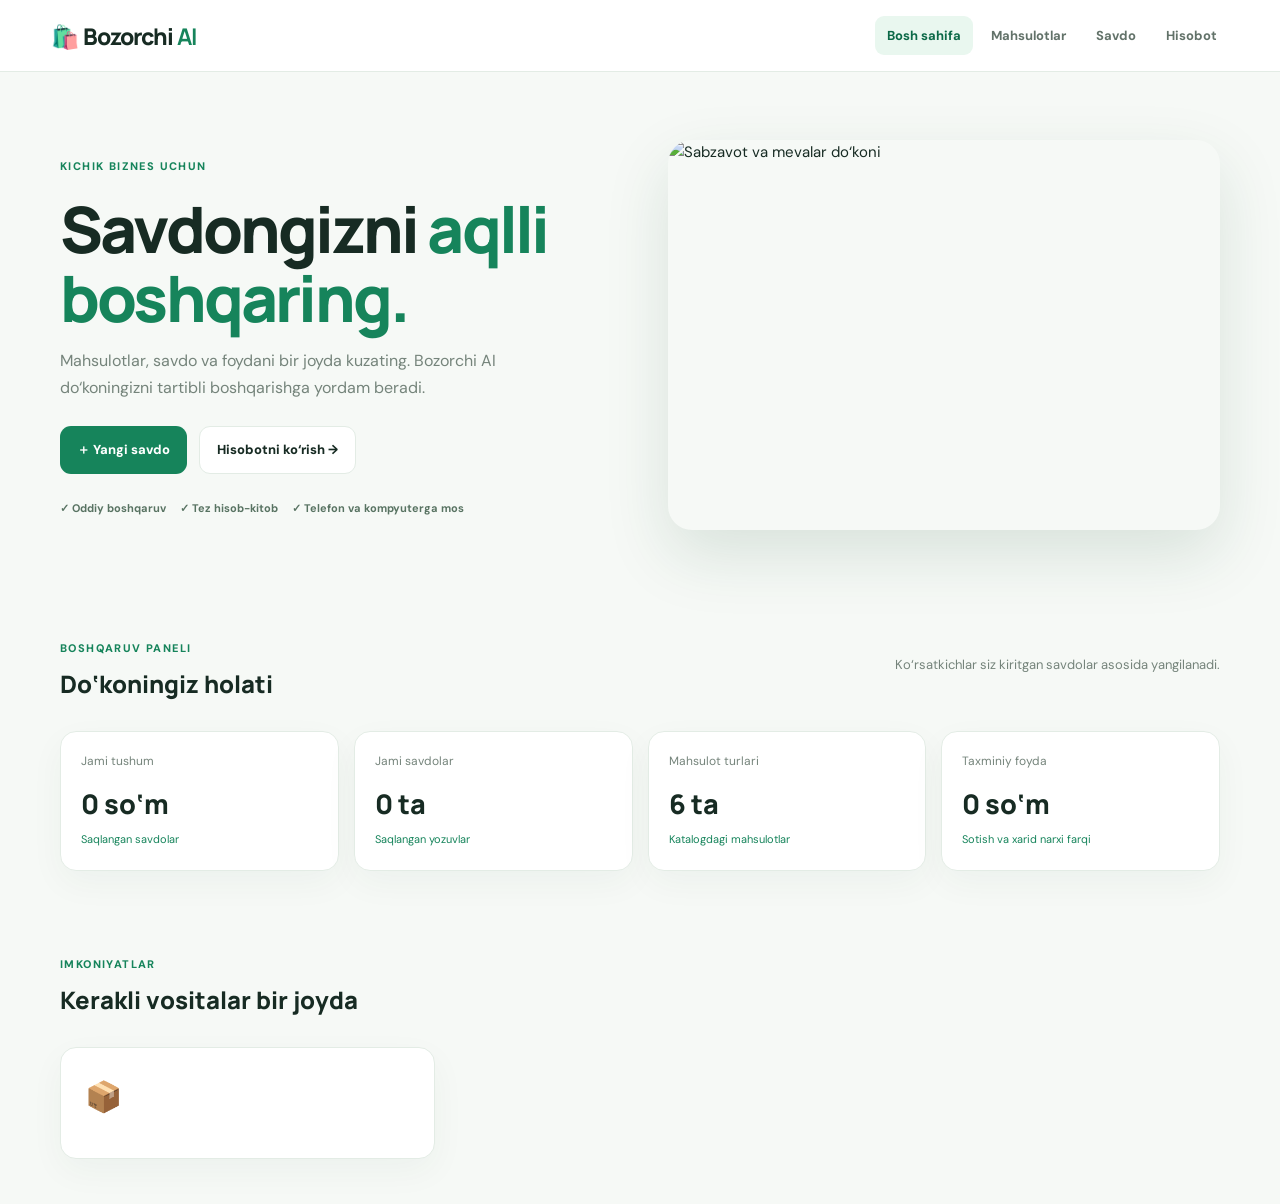
==== commit b4a45dbc: "loyiha yaratildi" ====
--- a/index.html
+++ b/index.html
@@ -1,43 +1,79 @@
-
-<!DOCTYPE html>
+<!doctype html>
 <html lang="uz">
 <head>
-<meta charset="UTF-8"><meta name="viewport" content="width=device-width,initial-scale=1">
-<title>Bozorchi AI — Aqlli do‘kon</title>
-<link rel="stylesheet" href="style.css">
+  <meta charset="utf-8">
+  <meta name="viewport" content="width=device-width, initial-scale=1">
+  <title>Bozorchi AI — Bosh sahifa</title>
+  <link rel="stylesheet" href="style.css">
 </head>
 <body>
-<header><div class="container nav">
-<a class="logo" href="index.html">🟢 Bozorchi <span>AI</span></a>
-<nav><a class="active" href="index.html">Bosh sahifa</a><a href="mahsulotlar.html">Mahsulotlar</a><a href="savdo.html">Savdo</a><a href="hisobotlar.html">Hisobotlar</a><a href="ai-yordamchi.html">AI yordamchi</a><a href="aloqa.html">Aloqa</a></nav>
-</div></header>
-<main>
-<section class="container hero">
-<div>
-<div class="eyebrow">Kichik biznes uchun aqlli yechim</div>
-<h1>Do‘koningizni <span class="green">aqlli</span> boshqaring.</h1>
-<p>Savdo, mahsulotlar, xarajatlar va foydani bir joyda kuzating. Bozorchi AI kichik do‘kon egalariga hisob-kitobni osonlashtirishga yordam beradi.</p>
-<a class="btn" href="hisobotlar.html">Hisobotni ko‘rish ↗</a>
-<a class="btn secondary" href="mahsulotlar.html">Mahsulotlar</a>
-<div class="stats">
-<div class="stat"><small>Hisob-kitob</small><strong>Oson</strong></div>
-<div class="stat"><small>Ma’lumotlar</small><strong>Bir joyda</strong></div>
-</div>
-</div>
-<img src="https://images.unsplash.com/photo-1542838132-92c53300491e?auto=format&fit=crop&w=1100&q=85" alt="Yangi sabzavot va mevalar sotiladigan do‘kon">
-</section>
-<section class="container section">
-<div class="page-head"><div class="eyebrow">Asosiy imkoniyatlar</div><h2>Biznesingiz uchun <span class="green">qulay vositalar</span></h2><p>Do‘kon ishlarini tartibli boshqarish uchun bir nechta asosiy bo‘lim.</p></div>
-<div class="grid">
-<article class="card"><div class="card-body"><div class="icon">📦</div><h3>Mahsulotlar</h3><p>Tovarlar va narxlar katalogini ko‘ring.</p><a class="btn secondary" href="mahsulotlar.html">Ochish →</a></div></article>
-<article class="card"><div class="card-body"><div class="icon">🧾</div><h3>Savdo</h3><p>Savdo yozuvlari uchun demo shakl.</p><a class="btn secondary" href="savdo.html">Ochish →</a></div></article>
-<article class="card"><div class="card-body"><div class="icon">📈</div><h3>Hisobotlar</h3><p>Tushum, xarajat va foyda ko‘rsatkichlari.</p><a class="btn secondary" href="hisobotlar.html">Ochish →</a></div></article>
-</div>
-</section>
-<section class="container section">
-<div class="cta"><div><div class="eyebrow">Bozorchi AI</div><h2>Raqamlaringizni <span class="green">tushunarli qiling.</span></h2><p>Demo loyihani bo‘limlar orqali ko‘rib chiqing.</p></div><a class="btn" href="ai-yordamchi.html">AI yordamchi ↗</a></div>
-</section>
-</main>
-<footer><div class="container footer-row"><a class="logo" href="index.html">🟢 Bozorchi <span>AI</span></a><p>© 2026 Bozorchi AI · Demo Day</p></div></footer>
-</body>
-</html>
+  <header class="header">
+    <a class="logo" href="index.html">🛍️ Bozorchi <b>AI</b></a>
+    <nav>
+      <a class="active" href="index.html">Bosh sahifa</a>
+      <a href="mahsulotlar.html">Mahsulotlar</a>
+      <a href="savdo.html">Savdo</a>
+      <a href="hisobot.html">Hisobot</a>
+    </nav>
+  </header>
+
+  <main>
+    <section class="hero wrap">
+      <div>
+        <span class="tag">KICHIK BIZNES UCHUN</span>
+        <h1>Savdongizni <span>aqlli boshqaring.</span></h1>
+        <p>Mahsulotlar, savdo va foydani bir joyda kuzating. Bozorchi AI do‘koningizni tartibli boshqarishga yordam beradi.</p>
+        <div class="actions">
+          <a class="btn" href="savdo.html">＋ Yangi savdo</a>
+          <a class="btn secondary" href="hisobot.html">Hisobotni ko‘rish →</a>
+        </div>
+        <div class="checks">✓ Oddiy boshqaruv　 ✓ Tez hisob-kitob　 ✓ Telefon va kompyuterga mos</div>
+      </div>
+      <img class="hero-img"
+        src="https://images.unsplash.com/photo-1542838132-92c53300491e?auto=format&fit=crop&w=1100&q=85"
+        alt="Sabzavot va mevalar do‘koni">
+    </section>
+
+    <section class="wrap section">
+      <div class="section-title">
+        <div>
+          <span class="tag">BOSHQARUV PANELI</span>
+          <h2>Do‘koningiz holati</h2>
+        </div>
+        <p>Ko‘rsatkichlar siz kiritgan savdolar asosida yangilanadi.</p>
+      </div>
+      <div class="stats">
+        <article class="stat">
+          <span>Jami tushum</span>
+          <strong id="homeRevenue">0 so‘m</strong>
+          <small>Saqlangan savdolar</small>
+        </article>
+        <article class="stat">
+          <span>Jami savdolar</span>
+          <strong id="homeCount">0 ta</strong>
+          <small>Saqlangan yozuvlar</small>
+        </article>
+        <article class="stat">
+          <span>Mahsulot turlari</span>
+          <strong id="homeProducts">6 ta</strong>
+          <small>Katalogdagi mahsulotlar</small>
+        </article>
+        <article class="stat">
+          <span>Taxminiy foyda</span>
+          <strong id="homeProfit">0 so‘m</strong>
+          <small>Sotish va xarid narxi farqi</small>
+        </article>
+      </div>
+    </section>
+
+    <section class="wrap section">
+      <div class="section-title">
+        <div>
+          <span class="tag">IMKONIYATLAR</span>
+          <h2>Kerakli vositalar bir joyda</h2>
+        </div>
+      </div>
+      <div class="cards">
+        <a class="card" href="mahsulotlar.html">
+          <div class="emoji">📦</div>
+          <h
--- a/style.css
+++ b/style.css
@@ -1,99 +1,738 @@
-
-@import url('https://fonts.googleapis.com/css2?family=Inter:wght@400;500;600;700;800&display=swap');
+@import url('https://fonts.googleapis.com/css2?family=DM+Sans:wght@400;500;600;700;800&family=Manrope:wght@400;500;600;700;800&display=swap');
 
 :root {
-  --bg:#09110c;
-  --panel:#111b14;
-  --panel2:#17251a;
-  --line:#2b3d2e;
-  --green:#a9f078;
-  --text:#f5f7f3;
-  --muted:#a0afa2;
-  --red:#ff8888;
-}
-*{box-sizing:border-box;margin:0;padding:0}
-html{scroll-behavior:smooth;scroll-padding-top:100px}
-body{background:radial-gradient(ellipse at 85% 0%,#18351e,transparent 30%),var(--bg);color:var(--text);font:14px/1.7 Inter,Arial,sans-serif}
-a{color:inherit;text-decoration:none}
-img{display:block;width:100%;object-fit:cover}
-.container{width:min(1150px,92%);margin:auto}
-header{position:sticky;top:0;z-index:10;background:#09110cf5;border-bottom:1px solid var(--line);backdrop-filter:blur(12px)}
-.nav{min-height:76px;display:flex;align-items:center;justify-content:space-between;gap:18px;flex-wrap:wrap}
-.logo{font-size:21px;font-weight:800;white-space:nowrap}
-.logo span{color:var(--green)}
-nav{display:flex;gap:16px;flex-wrap:wrap}
-nav a{font-size:12px;color:var(--muted);font-weight:600}
-nav a:hover,nav a.active{color:var(--green)}
-.btn{display:inline-block;padding:12px 17px;background:var(--green);color:#10200d;border:1px solid var(--green);border-radius:9px;font-size:12px;font-weight:800;cursor:pointer}
-.btn.secondary{background:transparent;color:var(--text);border-color:var(--line)}
-.eyebrow{color:var(--green);font-size:11px;font-weight:800;letter-spacing:1.5px;text-transform:uppercase}
-h1{font-size:clamp(38px,5vw,64px);line-height:1.12;letter-spacing:-2px;margin:14px 0}
-h2{font-size:clamp(26px,3.5vw,38px);line-height:1.25;letter-spacing:-1px;margin:10px 0}
-h3{font-size:16px}
-p{color:var(--muted)}
-.green{color:var(--green)}
-.section{padding:55px 0}
-.page-head{padding:55px 0 25px}
-.page-head p{max-width:650px;margin-top:10px}
-.hero{display:grid;grid-template-columns:1fr 1fr;align-items:center;gap:38px;padding:65px 0}
-.hero p{margin:18px 0 22px;max-width:540px;line-height:1.9}
-.hero img{height:390px;border:1px solid var(--line);border-radius:20px}
-.grid{display:grid;grid-template-columns:repeat(3,minmax(0,1fr));gap:17px}
-.card,.panel{background:linear-gradient(145deg,var(--panel),#0d160f);border:1px solid var(--line);border-radius:15px;overflow:hidden}
-.card{transition:.2s}
-.card:hover{transform:translateY(-3px);border-color:#628255}
-.card-body{padding:20px}
-.card-body p{font-size:12px;margin:8px 0;line-height:1.8}
-.card img{height:190px}
-.price{color:var(--green);font-weight:800}
-.icon{font-size:27px;margin-bottom:12px}
-.stats{display:grid;grid-template-columns:repeat(4,minmax(0,1fr));gap:13px;margin:22px 0}
-.stat{padding:19px;background:var(--panel);border:1px solid var(--line);border-radius:13px}
-.stat small{display:block;color:var(--muted);font-size:11px}
-.stat strong{display:block;font-size:clamp(18px,2vw,27px);margin:8px 0}
-.columns{display:grid;grid-template-columns:1.2fr 1fr;gap:17px;margin:20px 0}
-.panel{padding:22px}
-.panel h3{margin-bottom:16px}
-.chart{height:220px;display:flex;align-items:flex-end;justify-content:space-around;gap:8px;border-bottom:1px solid var(--line)}
-.chart-col{height:100%;flex:1;display:flex;flex-direction:column;justify-content:flex-end;align-items:center;gap:8px}
-.chart-col small{font-size:10px;color:var(--muted)}
-.bar{width:65%;max-width:40px;height:var(--h);background:#507b42;border-radius:6px 6px 0 0}
-.bar.highlight{background:var(--green)}
-.progress{height:7px;background:#29372c;border-radius:10px;overflow:hidden;margin-top:8px}
-.progress span{display:block;height:100%;width:var(--w);background:var(--green)}
-.expense{margin:20px 0}
-.expense-top{display:flex;justify-content:space-between;gap:10px;font-size:12px}
-.table-wrap{overflow-x:auto}
-table{width:100%;border-collapse:collapse;min-width:500px;text-align:left}
-th,td{padding:13px 10px;border-bottom:1px solid var(--line);font-size:11px}
-th{color:var(--muted)}
-.badge{display:inline-block;padding:4px 8px;border-radius:7px;background:#a9f07817;color:var(--green);font-size:10px}
-.badge.warning{background:#f2d27a17;color:#f2d27a}
-.form-grid{display:grid;grid-template-columns:1fr 1fr;gap:15px}
-label{display:block;font-size:12px;color:var(--muted);margin-bottom:6px}
-input,select,textarea{width:100%;padding:12px;background:#09110c;color:var(--text);border:1px solid var(--line);border-radius:8px;font:inherit}
-textarea{min-height:120px;resize:vertical}
-form .field{margin-bottom:15px}
-.cta{padding:30px;background:var(--panel2);border:1px solid var(--line);border-radius:17px;display:flex;align-items:center;justify-content:space-between;gap:20px;flex-wrap:wrap}
-footer{margin-top:45px;padding:25px 0;border-top:1px solid var(--line)}
-.footer-row{display:flex;justify-content:space-between;align-items:center;gap:15px;flex-wrap:wrap}
-footer p{font-size:11px}
-@media(max-width:800px){
- .hero{grid-template-columns:1fr;padding-top:35px}
- .hero img{height:290px}
- .grid{grid-template-columns:repeat(2,minmax(0,1fr))}
- .stats{grid-template-columns:repeat(2,minmax(0,1fr))}
- .columns{grid-template-columns:1fr}
- .nav{padding:14px 0}
-}
-@media(max-width:520px){
- .container{width:calc(100% - 24px)}
- .grid,.form-grid{grid-template-columns:1fr}
- .stats{gap:8px}
- .stat{padding:12px}
- .panel{padding:14px}
- .nav{gap:12px}
- nav{gap:10px}
- nav a{font-size:11px}
- h1{font-size:40px}
-}
+  --green: #16845b;
+  --dark: #0b6947;
+  --mint: #e9f7ef;
+  --ink: #172b23;
+  --muted: #75847b;
+  --line: #e3ece5;
+  --bg: #f6f9f6;
+  --shadow: 0 12px 35px #1a422b0b;
+}
+
+* {
+  box-sizing: border-box;
+}
+
+html {
+  scroll-behavior: smooth;
+}
+
+body {
+  margin: 0;
+  background: var(--bg);
+  color: var(--ink);
+  font: 15px/1.65 'DM Sans', sans-serif;
+}
+
+a {
+  color: inherit;
+  text-decoration: none;
+}
+
+img {
+  max-width: 100%;
+  display: block;
+}
+
+button,
+input,
+select {
+  font: inherit;
+}
+
+.wrap {
+  width: min(1160px, 92%);
+  margin: auto;
+}
+
+/* Yuqori menyu */
+
+.header {
+  position: sticky;
+  top: 0;
+  z-index: 10;
+  min-height: 72px;
+  padding: 12px 4%;
+  display: flex;
+  justify-content: space-between;
+  align-items: center;
+  gap: 20px;
+  background: #ffffffed;
+  backdrop-filter: blur(12px);
+  border-bottom: 1px solid var(--line);
+}
+
+.logo {
+  font: 800 23px Manrope, sans-serif;
+  white-space: nowrap;
+  letter-spacing: -1px;
+}
+
+.logo b {
+  color: var(--green);
+}
+
+nav {
+  display: flex;
+  gap: 6px;
+  flex-wrap: wrap;
+}
+
+nav a {
+  font-size: 13px;
+  font-weight: 700;
+  padding: 9px 12px;
+  border-radius: 9px;
+  color: #627269;
+  transition: .2s;
+}
+
+nav a:hover,
+nav a.active {
+  background: var(--mint);
+  color: var(--dark);
+}
+
+/* Bosh sahifa */
+
+.hero {
+  display: grid;
+  grid-template-columns: 1fr 1fr;
+  gap: 55px;
+  align-items: center;
+  padding-top: 68px;
+  padding-bottom: 70px;
+}
+
+.tag {
+  font-size: 11px;
+  font-weight: 800;
+  letter-spacing: 1.4px;
+  color: var(--green);
+}
+
+h1,
+h2,
+h3,
+p {
+  margin-top: 0;
+}
+
+.hero h1 {
+  font: 800 clamp(38px, 5.5vw, 64px)/1.08 Manrope, sans-serif;
+  letter-spacing: -2.8px;
+  margin: 16px 0;
+}
+
+.hero h1 span {
+  color: var(--green);
+}
+
+.hero p,
+.page-title p,
+.section-title p {
+  color: var(--muted);
+}
+
+.hero p {
+  max-width: 520px;
+  font-size: 16px;
+}
+
+.hero-img {
+  width: 100%;
+  height: 390px;
+  object-fit: cover;
+  border-radius: 24px;
+  box-shadow: 0 25px 65px #194c3021;
+  animation: rise .7s both;
+}
+
+.actions {
+  display: flex;
+  gap: 12px;
+  flex-wrap: wrap;
+  margin: 25px 0;
+}
+
+.checks {
+  font-size: 11px;
+  font-weight: 700;
+  color: #587362;
+}
+
+/* Tugmalar */
+
+.btn {
+  border: 0;
+  border-radius: 11px;
+  background: var(--green);
+  color: white;
+  padding: 12px 17px;
+  font-weight: 800;
+  font-size: 13px;
+  cursor: pointer;
+  display: inline-flex;
+  align-items: center;
+  justify-content: center;
+  transition: .2s;
+}
+
+.btn:hover {
+  background: var(--dark);
+  transform: translateY(-2px);
+}
+
+.btn.secondary {
+  background: #fff;
+  color: var(--ink);
+  border: 1px solid var(--line);
+}
+
+.btn.danger {
+  background: #fff1f0;
+  color: #a8332b;
+}
+
+/* Bo‘limlar */
+
+.section {
+  padding: 35px 0 45px;
+}
+
+.section-title,
+.page-title {
+  display: flex;
+  align-items: center;
+  justify-content: space-between;
+  gap: 20px;
+  margin-bottom: 24px;
+}
+
+.section-title h2,
+.panel h2 {
+  font: 800 24px Manrope, sans-serif;
+  margin: 7px 0;
+}
+
+.section-title p {
+  font-size: 13px;
+  max-width: 420px;
+}
+
+/* Statistik kartalar */
+
+.stats {
+  display: grid;
+  grid-template-columns: repeat(4, minmax(0, 1fr));
+  gap: 15px;
+}
+
+.stat,
+.panel,
+.card {
+  background: white;
+  border: 1px solid var(--line);
+  border-radius: 16px;
+  box-shadow: var(--shadow);
+}
+
+.stat {
+  padding: 20px;
+  animation: rise .5s both;
+  transition: transform .2s;
+}
+
+.stat:hover {
+  transform: translateY(-4px);
+}
+
+.stat span {
+  font-size: 12px;
+  color: var(--muted);
+  display: block;
+}
+
+.stat strong {
+  display: block;
+  font: 800 clamp(19px, 2.3vw, 27px) Manrope, sans-serif;
+  margin: 13px 0 4px;
+  overflow-wrap: anywhere;
+}
+
+.stat small {
+  color: var(--green);
+  font-size: 11px;
+}
+
+/* Imkoniyatlar kartalari */
+
+.cards {
+  display: grid;
+  grid-template-columns: repeat(3, minmax(0, 1fr));
+  gap: 17px;
+}
+
+.card {
+  padding: 24px;
+  transition: .25s;
+}
+
+.card:hover {
+  transform: translateY(-5px);
+  border-color: #b9dfc8;
+}
+
+.emoji {
+  font-size: 30px;
+  margin-bottom: 12px;
+}
+
+.card h3 {
+  font: 800 18px Manrope, sans-serif;
+  margin-bottom: 8px;
+}
+
+.card p {
+  font-size: 13px;
+  color: var(--muted);
+}
+
+.card b,
+.small-link {
+  font-size: 12px;
+  color: var(--green);
+}
+
+/* Pastki qism */
+
+footer {
+  text-align: center;
+  padding: 25px;
+  border-top: 1px solid var(--line);
+  background: #fff;
+  color: var(--muted);
+  font-size: 12px;
+}
+
+/* Ichki sahifalar */
+
+.page {
+  padding-top: 38px;
+  padding-bottom: 60px;
+  min-height: 70vh;
+}
+
+.page-title h1 {
+  font: 800 clamp(30px, 4vw, 43px)/1.2 Manrope, sans-serif;
+  letter-spacing: -1.5px;
+  margin: 8px 0;
+}
+
+.page-title p {
+  margin-bottom: 0;
+  font-size: 13px;
+}
+
+/* Mahsulotlar */
+
+.product-grid {
+  display: grid;
+  grid-template-columns: repeat(3, minmax(0, 1fr));
+  gap: 18px;
+}
+
+.product-card {
+  border: 1px solid var(--line);
+  background: white;
+  border-radius: 16px;
+  overflow: hidden;
+  transition: .25s;
+}
+
+.product-card:hover {
+  transform: translateY(-4px);
+  box-shadow: var(--shadow);
+}
+
+.product-card img {
+  width: 100%;
+  height: 190px;
+  object-fit: cover;
+}
+
+.product-info {
+  padding: 17px;
+}
+
+.category {
+  font-size: 10px;
+  color: var(--green);
+  text-transform: uppercase;
+  font-weight: 800;
+}
+
+.product-info h3 {
+  margin: 5px 0;
+  font-size: 18px;
+}
+
+.muted,
+.hint {
+  color: var(--muted);
+  font-size: 12px;
+}
+
+.product-bottom {
+  display: flex;
+  justify-content: space-between;
+  align-items: center;
+  gap: 8px;
+  margin-top: 14px;
+}
+
+.product-bottom strong {
+  font-size: 13px;
+}
+
+.hint {
+  margin-top: 18px;
+}
+
+/* Forma va panellar */
+
+.panel {
+  padding: 23px;
+  margin-bottom: 20px;
+}
+
+.two-col {
+  display: grid;
+  grid-template-columns: 1.1fr .9fr;
+  gap: 20px;
+}
+
+.panel h2 {
+  font-size: 20px;
+  margin-bottom: 18px;
+}
+
+.panel label {
+  display: block;
+  font-size: 12px;
+  font-weight: 800;
+  margin: 13px 0 6px;
+}
+
+.panel input,
+.panel select {
+  width: 100%;
+  padding: 12px;
+  border: 1px solid #dce7df;
+  border-radius: 9px;
+  background: #fbfdfb;
+  color: var(--ink);
+  outline: none;
+}
+
+.panel input:focus,
+.panel select:focus {
+  border-color: var(--green);
+  box-shadow: 0 0 0 3px #16845b19;
+}
+
+.form-row {
+  display: grid;
+  grid-template-columns: 1fr 1fr;
+  gap: 13px;
+}
+
+.calc {
+  padding: 12px;
+  background: var(--mint);
+  border-radius: 10px;
+  font-size: 13px;
+  margin: 16px 0;
+}
+
+.calc strong {
+  color: var(--green);
+}
+
+.message {
+  font-size: 12px;
+  color: var(--green);
+  font-weight: 700;
+  margin: 12px 0 0;
+}
+
+/* Tezkor ma’lumot va eslatmalar */
+
+.mini-stat {
+  padding: 15px 0;
+  border-bottom: 1px solid var(--line);
+  display: flex;
+  justify-content: space-between;
+  gap: 10px;
+  font-size: 13px;
+}
+
+.mini-stat span {
+  color: var(--muted);
+}
+
+.mini-stat strong {
+  font-size: 13px;
+}
+
+.notice {
+  padding: 15px;
+  margin-top: 20px;
+  background: var(--mint);
+  border-radius: 10px;
+  color: #476c56;
+  font-size: 12px;
+}
+
+/* Jadval */
+
+.table-panel {
+  margin-top: 22px;
+}
+
+.table-panel h2 {
+  margin-bottom: 16px;
+}
+
+.table-scroll {
+  overflow-x: auto;
+}
+
+table {
+  width: 100%;
+  border-collapse: collapse;
+  text-align: left;
+  white-space: nowrap;
+}
+
+th,
+td {
+  padding: 12px 10px;
+  border-bottom: 1px solid var(--line);
+}
+
+th {
+  background: #f6faf7;
+  color: var(--muted);
+  font-size: 10px;
+  text-transform: uppercase;
+}
+
+td {
+  font-size: 12px;
+}
+
+tbody tr:hover {
+  background: #f8fcf9;
+}
+
+.text-btn {
+  border: 0;
+  background: none;
+  color: #b23b32;
+  font-weight: 700;
+  cursor: pointer;
+  font-size: 12px;
+}
+
+/* Hisobot grafigi */
+
+.report-panel {
+  margin-top: 22px;
+}
+
+.chart {
+  height: 260px;
+  display: flex;
+  align-items: stretch;
+  gap: 15px;
+  padding: 20px 5px 0;
+  border-bottom: 1px solid var(--line);
+  background: repeating-linear-gradient(
+    to bottom,
+    transparent 0,
+    transparent 55px,
+    #edf2ee 56px
+  );
+}
+
+.bar-wrap {
+  flex: 1;
+  min-width: 0;
+  display: flex;
+  flex-direction: column;
+  align-items: center;
+  justify-content: flex-end;
+  gap: 5px;
+}
+
+.bar {
+  width: min(100%, 45px);
+  min-height: 3px;
+  background: linear-gradient(#55c991, #13845a);
+  border-radius: 7px 7px 0 0;
+  animation: grow .65s both;
+}
+
+.bar-value {
+  font-size: 9px;
+  color: var(--muted);
+  font-weight: 500;
+  writing-mode: vertical-rl;
+  transform: rotate(180deg);
+  max-height: 70px;
+  overflow: hidden;
+}
+
+.day {
+  font-size: 11px;
+  color: var(--muted);
+  padding: 7px 0;
+}
+
+.hidden,
+[hidden] {
+  display: none !important;
+}
+
+/* Animatsiyalar */
+
+@keyframes rise {
+  from {
+    opacity: 0;
+    transform: translateY(12px);
+  }
+
+  to {
+    opacity: 1;
+    transform: translateY(0);
+  }
+}
+
+@keyframes grow {
+  from {
+    transform: scaleY(.05);
+    transform-origin: bottom;
+  }
+
+  to {
+    transform: scaleY(1);
+    transform-origin: bottom;
+  }
+}
+
+/* Planshet ekranlari */
+
+@media (max-width: 900px) {
+  .header {
+    align-items: flex-start;
+    flex-direction: column;
+    gap: 8px;
+  }
+
+  .hero {
+    gap: 28px;
+  }
+
+  .stats {
+    grid-template-columns: repeat(2, minmax(0, 1fr));
+  }
+
+  .product-grid {
+    grid-template-columns: repeat(2, minmax(0, 1fr));
+  }
+}
+
+/* Telefon ekranlari */
+
+@media (max-width: 650px) {
+  .hero {
+    grid-template-columns: 1fr;
+    padding-top: 38px;
+    gap: 25px;
+  }
+
+  .hero-img {
+    height: 270px;
+  }
+
+  .hero h1 {
+    letter-spacing: -1.6px;
+  }
+
+  .section-title,
+  .page-title {
+    align-items: flex-start;
+    flex-direction: column;
+  }
+
+  .cards,
+  .product-grid,
+  .two-col {
+    grid-template-columns: 1fr;
+  }
+
+  .stat {
+    padding: 15px;
+  }
+
+  .stat strong {
+    font-size: 21px;
+  }
+
+  .panel {
+    padding: 16px;
+  }
+
+  .form-row {
+    grid-template-columns: 1fr;
+  }
+
+  .chart {
+    height: 220px;
+    gap: 5px;
+  }
+
+  .header nav {
+    width: 100%;
+    overflow-x: auto;
+    flex-wrap: nowrap;
+  }
+
+  .header nav a {
+    flex-shrink: 0;
+    padding: 8px;
+  }
+
+  .page {
+    padding-top: 28px;
+  }
+
+  .checks {
+    line-height: 2;
+  }
+}
+
+/* Harakatni kamaytirishni tanlagan qurilmalar uchun */
+
+@media (prefers-reduced-motion: reduce) {
+  *,
+  *::before,
+  *::after {
+    animation: none !important;
+    transition: none !important;
+    scroll-behavior: auto !important;
+  }
+}
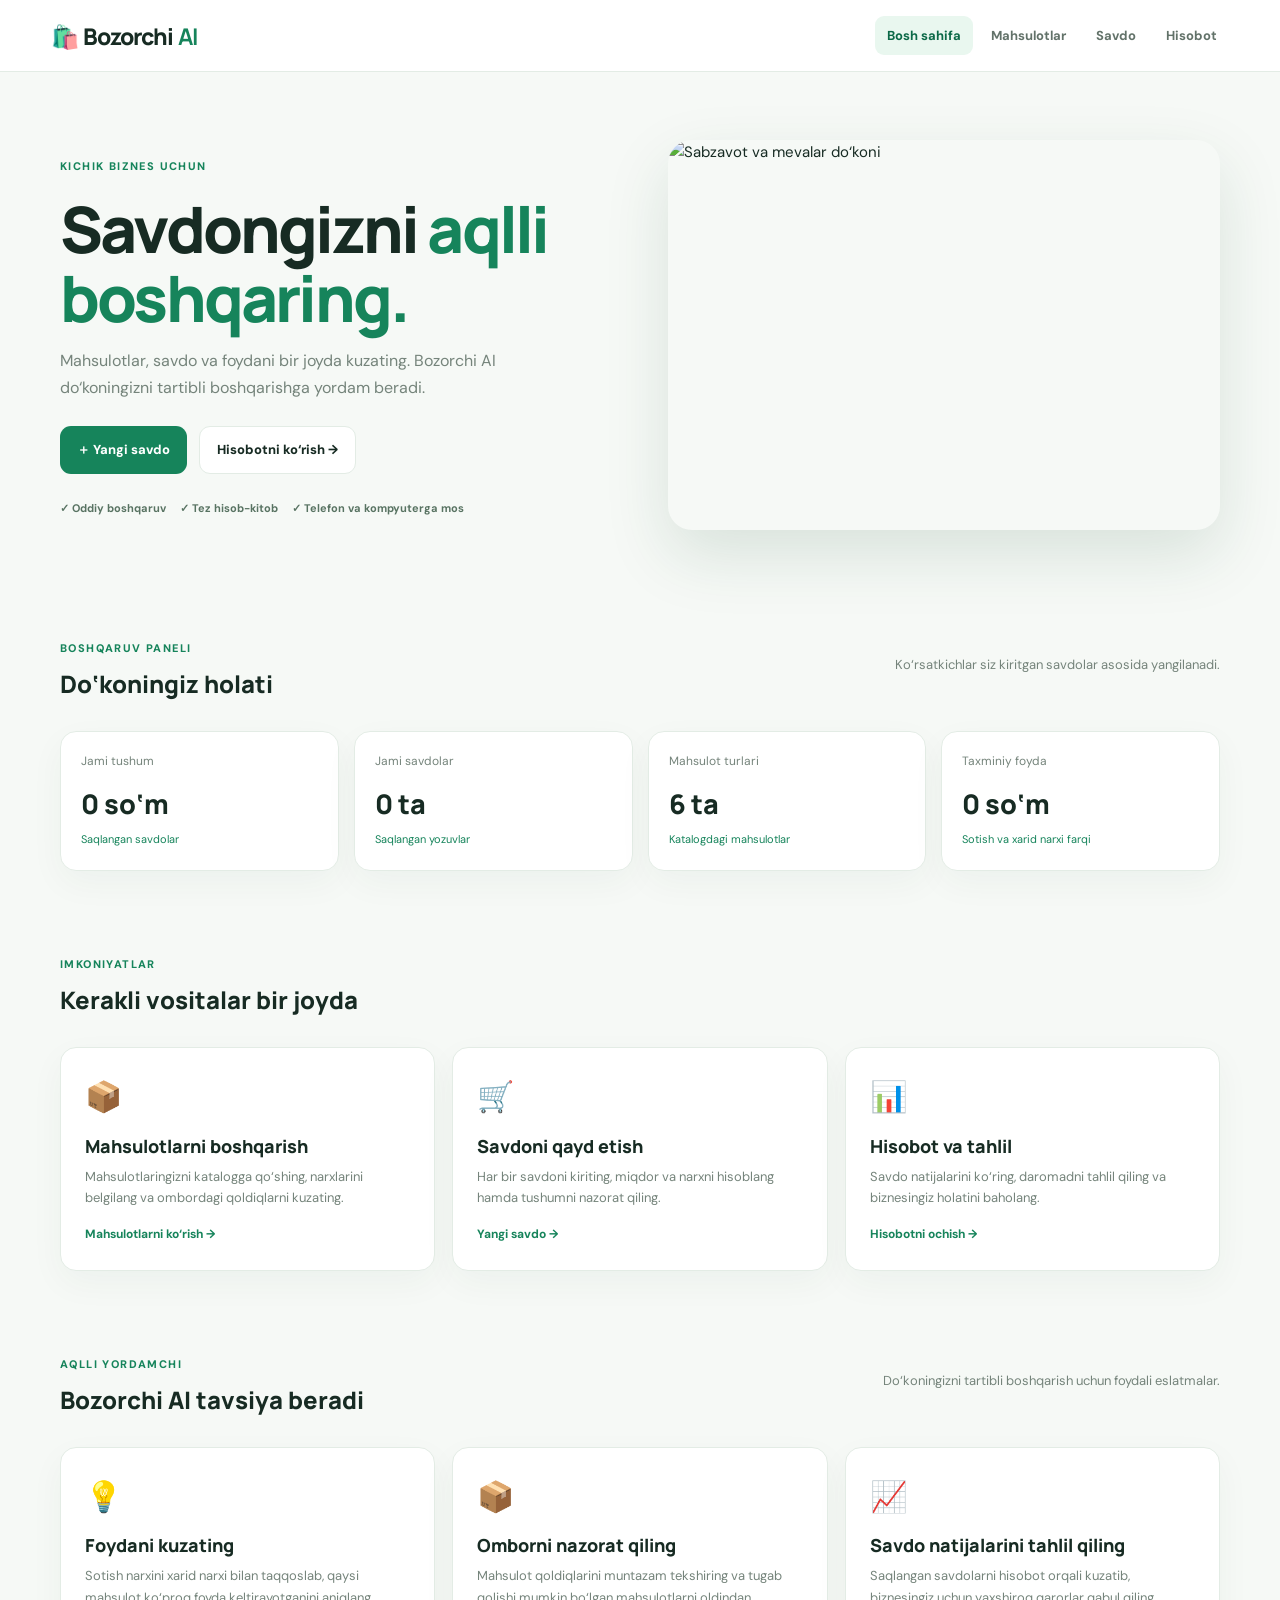
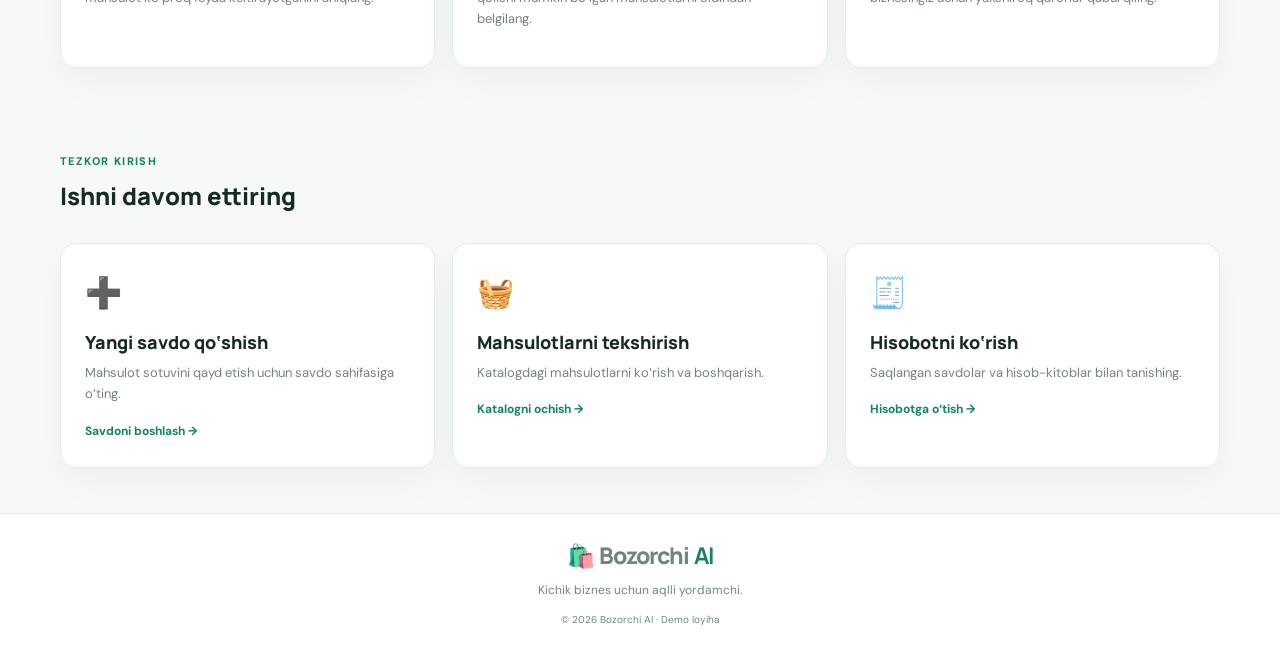
==== commit f6fa94d6: "u[date" ====
--- a/index.html
+++ b/index.html
@@ -76,4 +76,142 @@
       <div class="cards">
         <a class="card" href="mahsulotlar.html">
           <div class="emoji">📦</div>
-          <h+          
+          <h3>Mahsulotlarni boshqarish</h3>
+          <p>Mahsulotlaringizni katalogga qo‘shing, narxlarini belgilang va ombordagi qoldiqlarni kuzating.</p>
+          <b>Mahsulotlarni ko‘rish →</b>
+        </a>
+
+        <a class="card" href="savdo.html">
+          <div class="emoji">🛒</div>
+          <h3>Savdoni qayd etish</h3>
+          <p>Har bir savdoni kiriting, miqdor va narxni hisoblang hamda tushumni nazorat qiling.</p>
+          <b>Yangi savdo →</b>
+        </a>
+
+        <a class="card" href="hisobot.html">
+          <div class="emoji">📊</div>
+          <h3>Hisobot va tahlil</h3>
+          <p>Savdo natijalarini ko‘ring, daromadni tahlil qiling va biznesingiz holatini baholang.</p>
+          <b>Hisobotni ochish →</b>
+        </a>
+      </div>
+    </section>
+
+    <section class="wrap section">
+      <div class="section-title">
+        <div>
+          <span class="tag">AQLLI YORDAMCHI</span>
+          <h2>Bozorchi AI tavsiya beradi</h2>
+        </div>
+        <p>Do‘koningizni tartibli boshqarish uchun foydali eslatmalar.</p>
+      </div>
+
+      <div class="cards">
+        <article class="card">
+          <div class="emoji">💡</div>
+          <h3>Foydani kuzating</h3>
+          <p>Sotish narxini xarid narxi bilan taqqoslab, qaysi mahsulot ko‘proq foyda keltirayotganini aniqlang.</p>
+        </article>
+
+        <article class="card">
+          <div class="emoji">📦</div>
+          <h3>Omborni nazorat qiling</h3>
+          <p>Mahsulot qoldiqlarini muntazam tekshiring va tugab qolishi mumkin bo‘lgan mahsulotlarni oldindan belgilang.</p>
+        </article>
+
+        <article class="card">
+          <div class="emoji">📈</div>
+          <h3>Savdo natijalarini tahlil qiling</h3>
+          <p>Saqlangan savdolarni hisobot orqali kuzatib, biznesingiz uchun yaxshiroq qarorlar qabul qiling.</p>
+        </article>
+      </div>
+    </section>
+
+    <section class="wrap section">
+      <div class="section-title">
+        <div>
+          <span class="tag">TEZKOR KIRISH</span>
+          <h2>Ishni davom ettiring</h2>
+        </div>
+      </div>
+
+      <div class="cards">
+        <a class="card" href="savdo.html">
+          <div class="emoji">➕</div>
+          <h3>Yangi savdo qo‘shish</h3>
+          <p>Mahsulot sotuvini qayd etish uchun savdo sahifasiga o‘ting.</p>
+          <b>Savdoni boshlash →</b>
+        </a>
+
+        <a class="card" href="mahsulotlar.html">
+          <div class="emoji">🧺</div>
+          <h3>Mahsulotlarni tekshirish</h3>
+          <p>Katalogdagi mahsulotlarni ko‘rish va boshqarish.</p>
+          <b>Katalogni ochish →</b>
+        </a>
+
+        <a class="card" href="hisobot.html">
+          <div class="emoji">🧾</div>
+          <h3>Hisobotni ko‘rish</h3>
+          <p>Saqlangan savdolar va hisob-kitoblar bilan tanishing.</p>
+          <b>Hisobotga o‘tish →</b>
+        </a>
+      </div>
+    </section>
+  </main>
+
+  <footer>
+    <div class="wrap">
+      <a class="logo" href="index.html">🛍️ Bozorchi <b>AI</b></a>
+      <p style="margin: 10px 0;">Kichik biznes uchun aqlli yordamchi.</p>
+      <small>© 2026 Bozorchi AI · Demo loyiha</small>
+    </div>
+  </footer>
+
+  <script>
+    // Saqlangan savdolarni o‘qish.
+    // Boshqa sahifalardagi localStorage kaliti bilan bir xil bo‘lishi kerak.
+    function updateDashboard() {
+      let sales = [];
+
+      try {
+        const saved = localStorage.getItem("sales");
+        sales = saved ? JSON.parse(saved) : [];
+
+        if (!Array.isArray(sales)) {
+          sales = [];
+        }
+      } catch (error) {
+        sales = [];
+      }
+
+      const revenue = sales.reduce((sum, sale) => {
+        return sum + Number(
+          sale.total ?? sale.amount ?? sale.summa ?? 0
+        );
+      }, 0);
+
+      const profit = sales.reduce((sum, sale) => {
+        return sum + Number(sale.profit ?? 0);
+      }, 0);
+
+      document.getElementById("homeRevenue").textContent =
+        revenue.toLocaleString("uz-UZ") + " so‘m";
+
+      document.getElementById("homeCount").textContent =
+        sales.length + " ta";
+
+      document.getElementById("homeProfit").textContent =
+        profit.toLocaleString("uz-UZ") + " so‘m";
+    }
+
+    updateDashboard();
+
+    // Boshqa sahifada savdo saqlanib, shu sahifaga qaytilsa yangilaydi.
+    window.addEventListener("pageshow", updateDashboard);
+
+    window.addEventListener("storage", updateDashboard);
+  </script>
+</body>
+</html>
--- a/style.css
+++ b/style.css
@@ -735,4 +735,634 @@
     transition: none !important;
     scroll-behavior: auto !important;
   }
-}+}
+
+
+/* NAVBAR FIX — Bozorchi AI */
+
+.header {
+  position: sticky;
+  top: 0;
+  z-index: 1000;
+  width: 100%;
+  min-height: 72px;
+  padding: 12px 4%;
+  display: flex;
+  justify-content: space-between;
+  align-items: center;
+  gap: 20px;
+  background: rgba(255, 255, 255, 0.96);
+  backdrop-filter: blur(12px);
+  border-bottom: 1px solid var(--line);
+}
+
+.logo {
+  display: inline-flex;
+  align-items: center;
+  flex-shrink: 0;
+  font: 800 23px Manrope, sans-serif;
+  letter-spacing: -1px;
+  white-space: nowrap;
+}
+
+.logo b {
+  color: var(--green);
+  margin-left: 5px;
+}
+
+.header nav {
+  display: flex;
+  align-items: center;
+  justify-content: center;
+  flex-wrap: wrap;
+  gap: 6px;
+}
+
+.header nav a {
+  display: inline-flex;
+  align-items: center;
+  justify-content: center;
+  padding: 9px 12px;
+  border-radius: 9px;
+  color: #627269;
+  font-size: 13px;
+  font-weight: 700;
+  text-decoration: none;
+  transition: background .2s ease, color .2s ease;
+}
+
+.header nav a:hover,
+.header nav a.active {
+  background: var(--mint);
+  color: var(--dark);
+}
+
+@media (max-width: 900px) {
+  .header {
+    flex-direction: column;
+    align-items: flex-start;
+    gap: 8px;
+  }
+
+  .header nav {
+    width: 100%;
+  }
+}
+
+@media (max-width: 650px) {
+  .header {
+    padding: 12px 4%;
+  }
+
+  .header nav {
+    justify-content: flex-start;
+    flex-wrap: nowrap;
+    overflow-x: auto;
+    max-width: 100%;
+    padding-bottom: 4px;
+  }
+
+  .header nav a {
+    flex-shrink: 0;
+    padding: 8px 10px;
+  }
+}
+
+/* =====================================
+   BOZORCHI AI — SAVDO SAHIFASI FIX
+   Mavjud style.css oxiriga qo‘shiladi
+===================================== */
+
+/* Navbar */
+.site-header {
+  position: sticky;
+  top: 0;
+  z-index: 1000;
+  width: 100%;
+  background: rgba(255, 255, 255, .96);
+  backdrop-filter: blur(12px);
+  border-bottom: 1px solid var(--line);
+}
+
+.site-header .navbar {
+  width: min(1160px, 92%);
+  min-height: 72px;
+  margin: auto;
+  display: flex;
+  align-items: center;
+  justify-content: space-between;
+  gap: 20px;
+}
+
+.site-header .brand {
+  display: inline-flex;
+  align-items: center;
+  white-space: nowrap;
+  font: 800 23px Manrope, sans-serif;
+  letter-spacing: -1px;
+}
+
+.site-header .brand-ai {
+  color: var(--green);
+  margin-left: 5px;
+}
+
+.site-header .nav-links {
+  display: flex;
+  align-items: center;
+  flex-wrap: wrap;
+  gap: 6px;
+}
+
+.site-header .nav-links a {
+  padding: 9px 12px;
+  border-radius: 9px;
+  color: #627269;
+  font-size: 13px;
+  font-weight: 700;
+  transition: .2s ease;
+}
+
+.site-header .nav-links a:hover,
+.site-header .nav-links a.active {
+  background: var(--mint);
+  color: var(--dark);
+}
+
+.site-header .nav-cta {
+  display: inline-flex;
+  align-items: center;
+  justify-content: center;
+  padding: 11px 15px;
+  border-radius: 10px;
+  background: var(--green);
+  color: #fff;
+  font-size: 12px;
+  font-weight: 800;
+  white-space: nowrap;
+  transition: .2s;
+}
+
+.site-header .nav-cta:hover {
+  background: var(--dark);
+  transform: translateY(-2px);
+}
+
+/* Sahifa sarlavhasi */
+.page-heading {
+  display: flex;
+  justify-content: space-between;
+  align-items: center;
+  gap: 20px;
+  margin-bottom: 28px;
+}
+
+.eyebrow {
+  display: inline-block;
+  color: var(--green);
+  font-size: 11px;
+  font-weight: 800;
+  letter-spacing: 1.4px;
+}
+
+.page-heading h1 {
+  margin: 9px 0;
+  font: 800 clamp(30px, 4vw, 43px)/1.2 Manrope, sans-serif;
+  letter-spacing: -1.5px;
+}
+
+.page-heading p {
+  color: var(--muted);
+  margin-bottom: 0;
+  font-size: 13px;
+}
+
+/* Tugmalar */
+.btn-primary,
+.btn-secondary {
+  border: 0;
+  border-radius: 11px;
+  padding: 12px 17px;
+  display: inline-flex;
+  align-items: center;
+  justify-content: center;
+  gap: 7px;
+  font: 800 13px 'DM Sans', sans-serif;
+  cursor: pointer;
+  text-decoration: none;
+  transition: .2s ease;
+}
+
+.btn-primary {
+  background: var(--green);
+  color: #fff;
+}
+
+.btn-primary:hover {
+  background: var(--dark);
+  transform: translateY(-2px);
+}
+
+.btn-secondary {
+  background: #fff;
+  color: var(--ink);
+  border: 1px solid var(--line);
+}
+
+.btn-secondary:hover {
+  background: var(--mint);
+  border-color: #b9dfc8;
+}
+
+.btn.full {
+  width: 100%;
+}
+
+/* Statistikalar */
+.compact-stats {
+  display: grid;
+  grid-template-columns: repeat(3, minmax(0, 1fr));
+  gap: 16px;
+  margin-bottom: 24px;
+}
+
+.compact-stats .stat {
+  padding: 21px;
+  min-width: 0;
+  background: #fff;
+  border: 1px solid var(--line);
+  border-radius: 16px;
+  box-shadow: var(--shadow);
+}
+
+.stat-head {
+  display: flex;
+  justify-content: space-between;
+  align-items: center;
+  gap: 8px;
+  color: var(--muted);
+  font-size: 12px;
+  font-weight: 700;
+}
+
+.stat-icon {
+  display: inline-flex;
+  align-items: center;
+  justify-content: center;
+  width: 34px;
+  height: 34px;
+  border-radius: 10px;
+  background: var(--mint);
+  color: var(--green);
+  font-size: 18px;
+}
+
+.stat-icon.blue {
+  color: #3576c8;
+  background: #edf4ff;
+}
+
+.stat-icon.amber {
+  color: #b77913;
+  background: #fff5df;
+}
+
+.stat-value {
+  margin: 15px 0 5px;
+  font: 800 clamp(21px, 2.5vw, 30px)/1.25 Manrope, sans-serif;
+  overflow-wrap: anywhere;
+}
+
+.stat-value small {
+  font-size: 12px;
+  font-weight: 600;
+  color: var(--muted);
+}
+
+.stat-note {
+  margin: 0;
+  color: var(--muted);
+  font-size: 11px;
+}
+
+/* Savdo formasi va yon panel */
+.form-layout {
+  display: grid;
+  grid-template-columns: minmax(0, 1.15fr) minmax(300px, .85fr);
+  align-items: start;
+  gap: 22px;
+}
+
+.form-layout .panel,
+.page > .panel {
+  min-width: 0;
+  padding: 23px;
+  background: #fff;
+  border: 1px solid var(--line);
+  border-radius: 16px;
+  box-shadow: var(--shadow);
+}
+
+.panel-head {
+  display: flex;
+  align-items: flex-start;
+  justify-content: space-between;
+  gap: 12px;
+  margin-bottom: 20px;
+}
+
+.panel-head h2 {
+  margin: 0 0 5px;
+  font: 800 21px Manrope, sans-serif;
+}
+
+.panel-head p {
+  margin: 0;
+  color: var(--muted);
+  font-size: 12px;
+}
+
+.pill {
+  display: inline-flex;
+  flex-shrink: 0;
+  align-items: center;
+  padding: 6px 10px;
+  border-radius: 30px;
+  background: var(--mint);
+  color: var(--dark);
+  font-size: 10px;
+  font-weight: 800;
+}
+
+/* Forma elementlari */
+.form-grid {
+  display: grid;
+  grid-template-columns: minmax(0, 1fr);
+  gap: 0;
+}
+
+.form-grid label {
+  display: block;
+  margin: 13px 0 6px;
+  color: var(--ink);
+  font-size: 12px;
+  font-weight: 800;
+}
+
+.form-grid input,
+.form-grid select,
+.form-grid textarea {
+  display: block;
+  width: 100%;
+  min-width: 0;
+  padding: 12px 13px;
+  border: 1px solid #dce7df;
+  border-radius: 9px;
+  background: #fbfdfb;
+  color: var(--ink);
+  font: 14px 'DM Sans', sans-serif;
+  outline: none;
+  transition: border-color .2s, box-shadow .2s;
+}
+
+.form-grid input:focus,
+.form-grid select:focus,
+.form-grid textarea:focus {
+  border-color: var(--green);
+  box-shadow: 0 0 0 3px #16845b19;
+}
+
+.form-grid textarea {
+  resize: vertical;
+  min-height: 90px;
+}
+
+.form-row {
+  display: grid;
+  grid-template-columns: minmax(0, 1fr) minmax(0, 1fr);
+  gap: 14px;
+}
+
+.form-note {
+  margin: 10px 0 0;
+  color: var(--muted);
+  font-size: 11px;
+  line-height: 1.6;
+}
+
+/* Savdo xulosasi */
+.summary-image {
+  display: block;
+  width: 100%;
+  height: 190px;
+  object-fit: cover;
+  border-radius: 12px;
+  margin-bottom: 15px;
+}
+
+.summary-row {
+  display: flex;
+  align-items: flex-start;
+  justify-content: space-between;
+  gap: 12px;
+  padding: 13px 0;
+  border-bottom: 1px solid var(--line);
+  font-size: 12px;
+}
+
+.summary-row span {
+  color: var(--muted);
+}
+
+.summary-row strong {
+  text-align: right;
+  overflow-wrap: anywhere;
+}
+
+.stock {
+  color: var(--green);
+  font-weight: 800;
+}
+
+.ai-box {
+  display: flex;
+  align-items: flex-start;
+  gap: 12px;
+  padding: 15px;
+  margin-top: 18px;
+  border: 1px solid #d8eee0;
+  border-radius: 12px;
+  background: #f0faf3;
+}
+
+.ai-box > span {
+  font-size: 23px;
+  flex-shrink: 0;
+}
+
+.ai-box strong {
+  display: block;
+  margin-bottom: 5px;
+  color: var(--dark);
+  font-size: 13px;
+}
+
+.ai-box p {
+  margin: 0;
+  color: #587362;
+  font-size: 12px;
+  line-height: 1.7;
+}
+
+/* Jadval */
+.page .table-scroll {
+  width: 100%;
+  overflow-x: auto;
+}
+
+.page table {
+  width: 100%;
+  border-collapse: collapse;
+  text-align: left;
+  white-space: nowrap;
+}
+
+.page th {
+  padding: 13px 12px;
+  background: #f6faf7;
+  color: var(--muted);
+  font-size: 10px;
+  text-transform: uppercase;
+}
+
+.page td {
+  padding: 13px 12px;
+  border-bottom: 1px solid var(--line);
+  font-size: 12px;
+}
+
+.page tbody tr:hover {
+  background: #f8fcf9;
+}
+
+/* Footer */
+.site-footer {
+  margin-top: 35px;
+  padding: 28px 0;
+  border-top: 1px solid var(--line);
+  background: #fff;
+}
+
+.footer-inner {
+  display: flex;
+  align-items: center;
+  justify-content: space-between;
+  flex-wrap: wrap;
+  gap: 14px;
+}
+
+.site-footer .brand {
+  font: 800 21px Manrope, sans-serif;
+}
+
+.site-footer .brand-ai {
+  color: var(--green);
+}
+
+.footer-inner p {
+  margin: 0;
+  color: var(--muted);
+  font-size: 12px;
+}
+
+.footer-inner small {
+  color: var(--muted);
+  font-size: 11px;
+}
+
+/* Planshet */
+@media (max-width: 900px) {
+  .site-header .navbar {
+    flex-wrap: wrap;
+    padding: 12px 0;
+    gap: 10px 16px;
+  }
+
+  .site-header .nav-links {
+    order: 3;
+    width: 100%;
+  }
+
+  .form-layout {
+    grid-template-columns: minmax(0, 1fr);
+  }
+
+  .compact-stats {
+    grid-template-columns: repeat(3, minmax(0, 1fr));
+  }
+}
+
+/* Telefon */
+@media (max-width: 650px) {
+  .site-header .navbar {
+    width: 92%;
+  }
+
+  .site-header .brand {
+    font-size: 21px;
+  }
+
+  .site-header .nav-links {
+    flex-wrap: nowrap;
+    overflow-x: auto;
+    padding-bottom: 4px;
+  }
+
+  .site-header .nav-links a {
+    flex-shrink: 0;
+    padding: 8px 10px;
+  }
+
+  .site-header .nav-cta {
+    padding: 9px 11px;
+    font-size: 11px;
+  }
+
+  .page-heading {
+    align-items: flex-start;
+    flex-direction: column;
+    gap: 14px;
+  }
+
+  .compact-stats {
+    grid-template-columns: 1fr;
+    gap: 12px;
+  }
+
+  .compact-stats .stat {
+    padding: 17px;
+  }
+
+  .form-layout .panel,
+  .page > .panel {
+    padding: 16px;
+  }
+
+  .form-row {
+    grid-template-columns: minmax(0, 1fr);
+    gap: 0;
+  }
+
+  .panel-head {
+    flex-wrap: wrap;
+  }
+
+  .summary-image {
+    height: 175px;
+  }
+
+  .footer-inner {
+    flex-direction: column;
+    text-align: center;
+  }
+}
